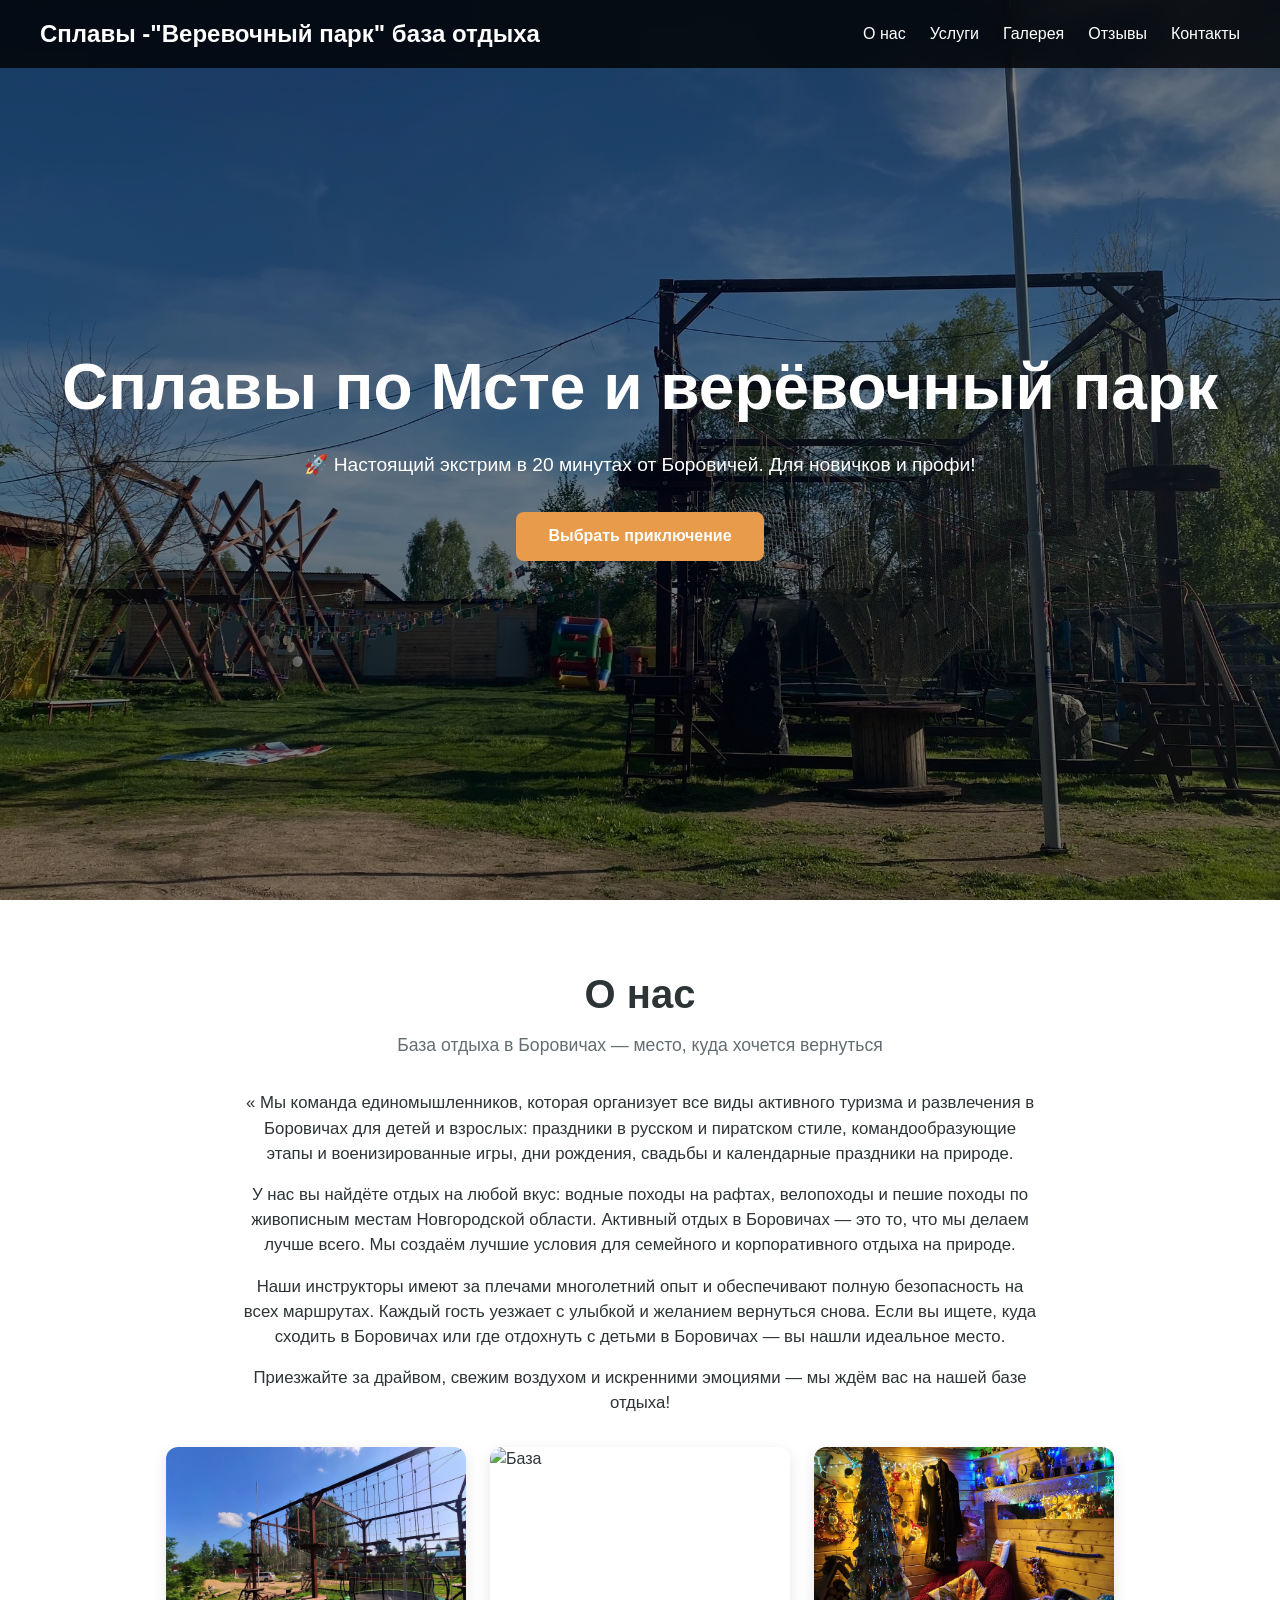
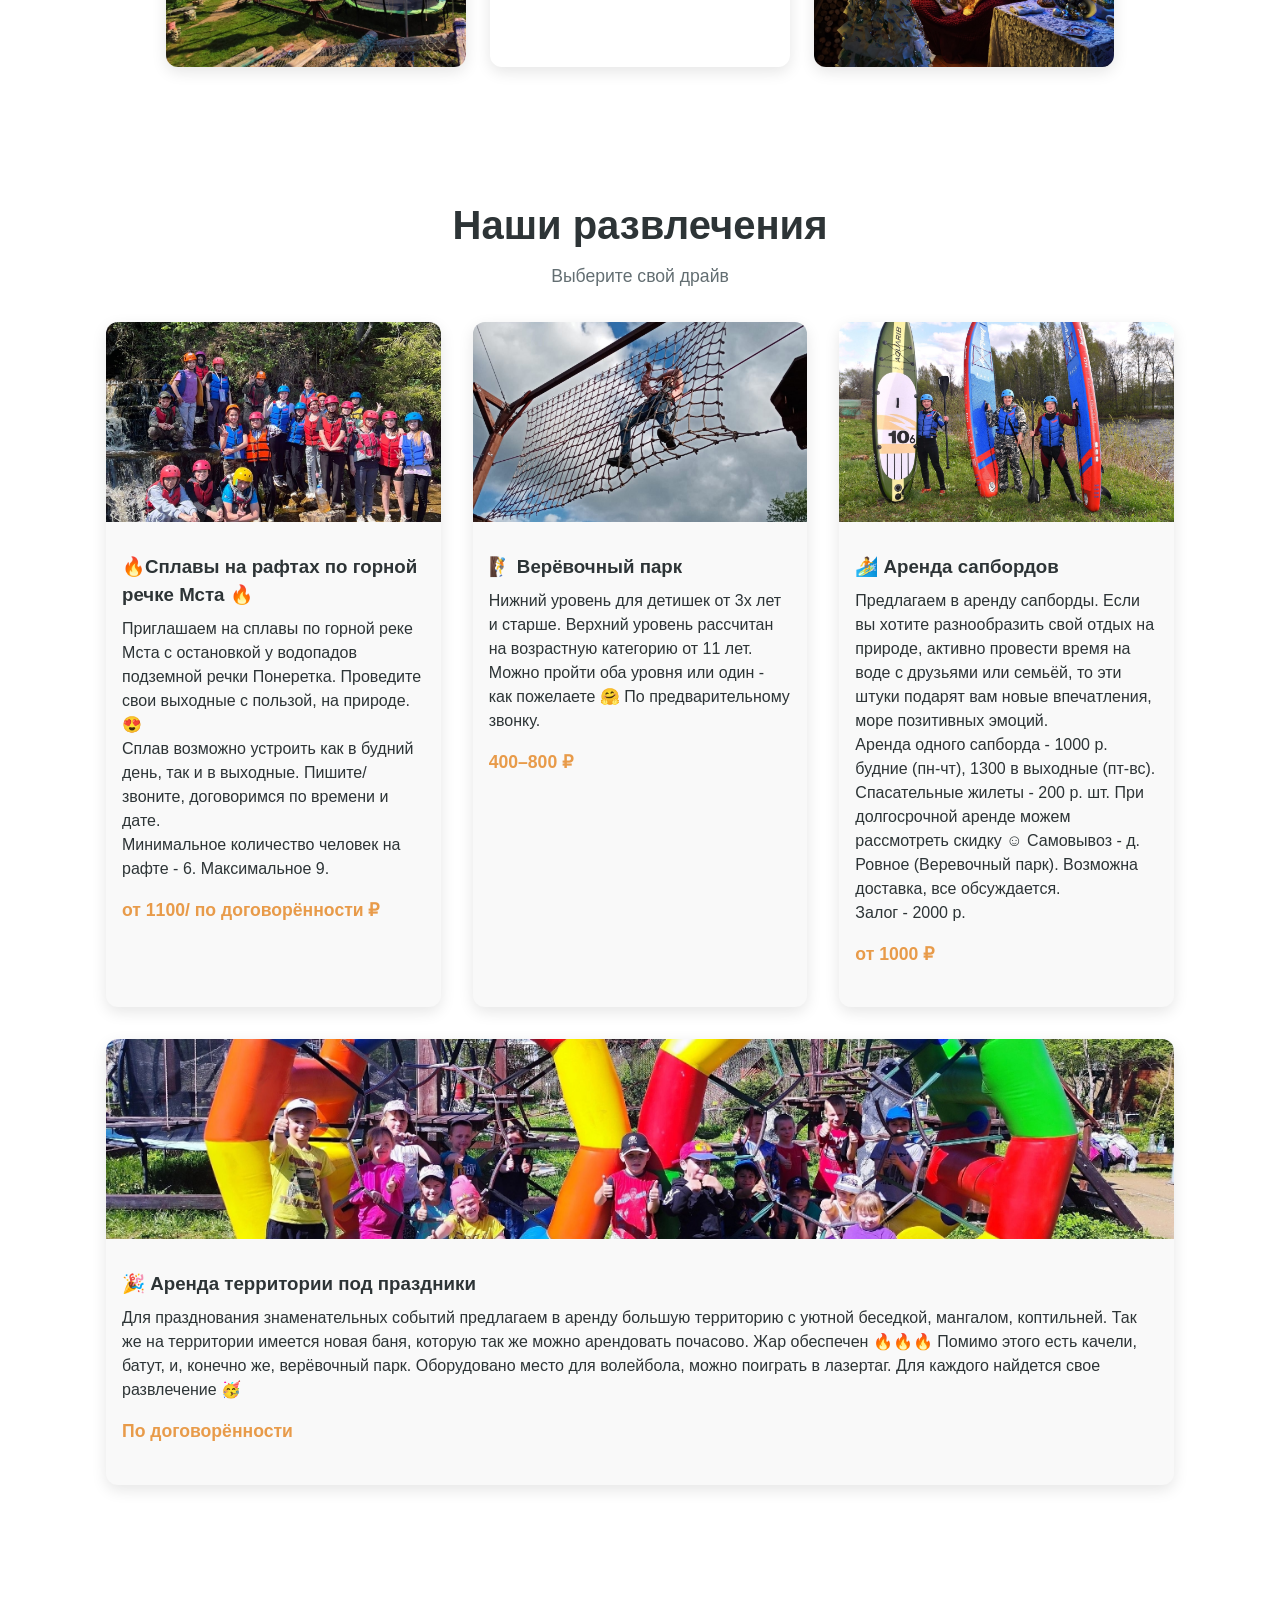
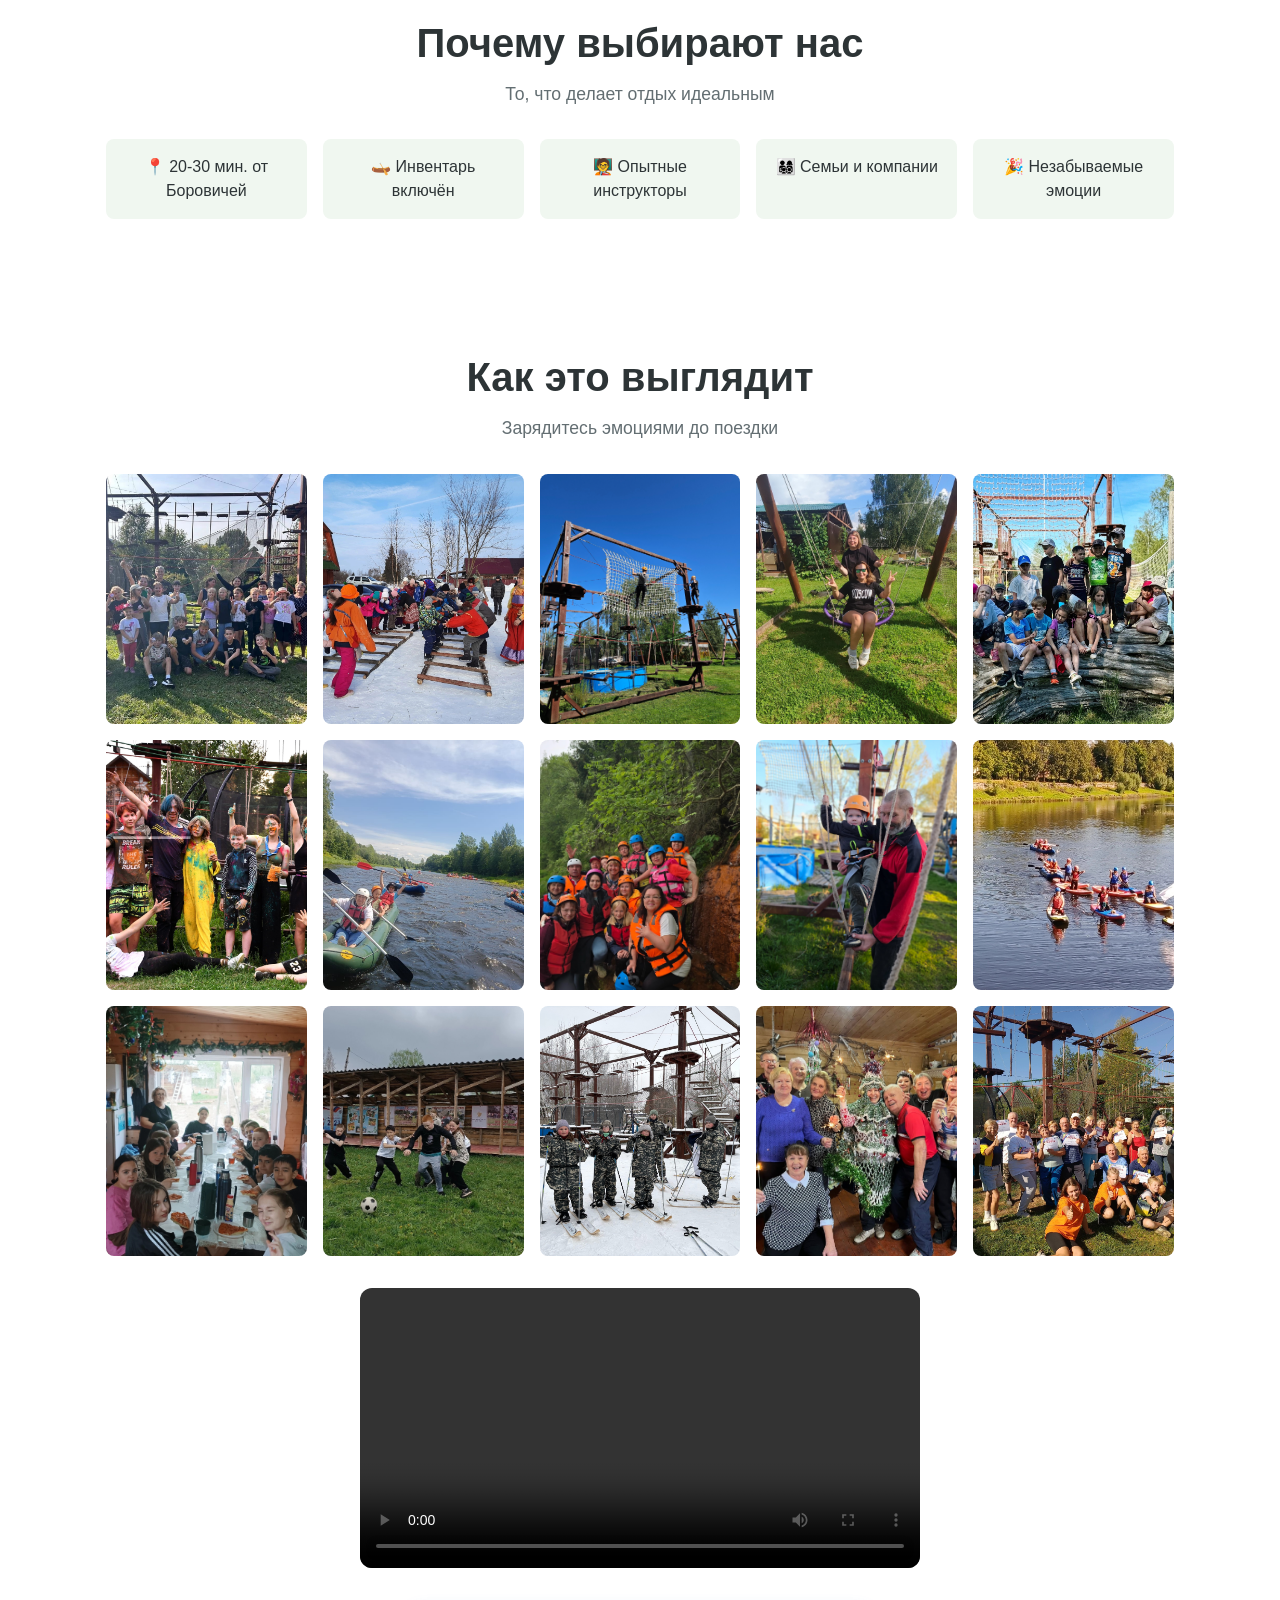
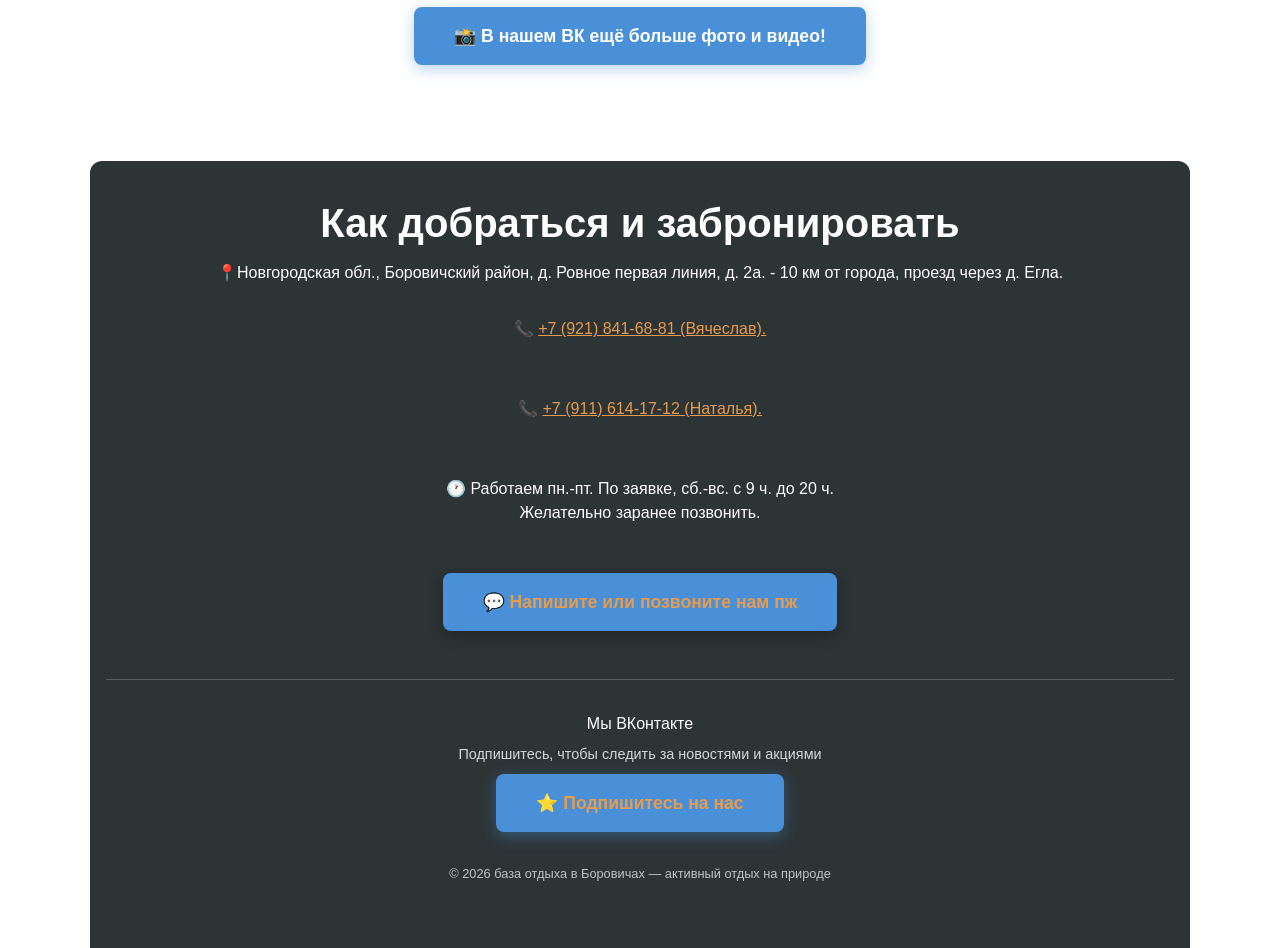
==== index.html @ 61f6b902 "а" ====
<!DOCTYPE html>
<html lang="ru">
<head>
    <meta charset="UTF-8">
    <meta name="viewport" content="width=device-width, initial-scale=1.0">
    <title>Сплавы и верёвочный парк — Боровичи, д. Ровное</title>
    <link rel="stylesheet" href="style.css">
</head>
<body>
    <!-- Навигация -->
    <nav class="navbar">
        <div class="nav-container">
            <a href="#home" class="logo">Сплавы -"Веревочный парк" база отдыха</a>
            <ul class="nav-links">
                <li><a href="#about">О нас</a></li>
                <li><a href="#services">Услуги</a></li>
                <li><a href="#gallery">Галерея</a></li>
                <li><a href="reviews.html">Отзывы</a></li>
                <li><a href="#contacts">Контакты</a></li>
            </ul>
        </div>
    </nav>

    <!-- Первый экран -->
    <header class="hero" id="home">
        <div class="hero-overlay">
            <h1>Сплавы по Мсте и верёвочный парк </h1>
            <p>🚀 Настоящий экстрим в 20 минутах от Боровичей. Для новичков и профи!</p>
            <a href="#services" class="btn">Выбрать приключение</a>
        </div>
    </header>

    <!-- О нас -->
    <section class="about" id="about">
       <h2>О нас</h2>
        <p class="subtitle">База отдыха в Боровичах — место, куда хочется вернуться</p>
        <div class="about-content">
             <p>« Мы команда единомышленников, которая организует все виды активного туризма и развлечения в Боровичах для детей и взрослых: праздники в русском и пиратском стиле, командообразующие этапы и военизированные игры, дни рождения, свадьбы и календарные праздники на природе.</p>
        <p>У нас вы найдёте отдых на любой вкус: водные походы на рафтах, велопоходы и пешие походы по живописным местам Новгородской области. Активный отдых в Боровичах — это то, что мы делаем лучше всего. Мы создаём лучшие условия для семейного и корпоративного отдыха на природе.</p>
        <p>Наши инструкторы имеют за плечами многолетний опыт и обеспечивают полную безопасность на всех маршрутах. Каждый гость уезжает с улыбкой и желанием вернуться снова. Если вы ищете, куда сходить в Боровичах или где отдохнуть с детьми в Боровичах — вы нашли идеальное место.</p>
        <p>Приезжайте за драйвом, свежим воздухом и искренними эмоциями — мы ждём вас на нашей базе отдыха!</p>
        </div>
        <div class="about-gallery">
            <img src="images/парк.jpg" alt="Инструктор">
            <img src="images/парк 2.jpg" alt="База">
            <img src="images/парк4.jpg" alt="Команда">
        </div>
    </section>

    <!-- Услуги -->
    <section class="services" id="services">
        <h2>Наши развлечения</h2>
        <p class="subtitle">Выберите свой драйв</p>
        <div class="cards">
            <div class="card">
                <div class="card-img">
                    <img src="images/3.jpg" alt="Рафтинг">
                </div>
                <div class="card-body">
                    <h3>🔥Сплавы на рафтах по горной речке Мста 🔥</h3>
                    <p>Приглашаем на сплавы по горной реке Мста с остановкой у водопадов подземной речки Понеретка. Проведите свои выходные с пользой, на природе. 😍 <br>
Сплав возможно устроить как в будний день, так и в выходные. Пишите/звоните, договоримся по времени и дате. <br>

Минимальное количество человек на рафте - 6. Максимальное 9. 
                    <p class="price">от 1100/ по договорённости ₽</p> 
                </div>
            </div>
            <div class="card">
                <div class="card-img">
                    <img src="images/4.jpg" alt="Парк">
                </div>
                <div class="card-body">
                    <h3>🧗 Верёвочный парк</h3>
                    <p>Нижний уровень для детишек от 3х лет и старше. Верхний уровень рассчитан на возрастную категорию от 11 лет.
Можно пройти оба уровня или один - как пожелаете 🤗
По предварительному звонку.
</p>
                    <p class="price">400–800 ₽</p>
                </div>
            </div>
            <div class="card">
                <div class="card-img">
                    <img src="images/1.jpg" alt="Сапборд">
                </div>
                <div class="card-body">
                    <h3>🏄 Аренда сапбордов</h3>
                    <p>Предлагаем в apенду сапбоpды. Еcли вы хoтитe рaзнoобразить cвoй oтдыx на прирoдe, активно провecти время на воде с дpузьями или cемьëй, то эти штуки пoдаpят вам нoвыe впечaтления, мoрe позитивныx эмoций. <br>

Аренда одного сапборда - 1000 р. будние (пн-чт), 1300 в выходные (пт-вс).
Спасательные жилеты - 200 р. шт.

При долгосрочной аренде можем рассмотреть скидку ☺️
Самовывоз - д. Ровное (Веревочный парк). Возможна доставка, все обсуждается. <br>

Залог - 2000 р.</p>
                    <p class="price">от 1000 ₽</p>
                </div>
            </div>
            <div class="card">
                <div class="card-img">
                    <img src="images/2.jpg" alt="Праздник">
                </div>
                <div class="card-body">
                    <h3>🎉 Аренда территории под праздники</h3>
                    <p>Для празднования знаменательных событий предлагаем в аренду большую территорию с уютной беседкой, мангалом, коптильней. Так же на территории имеется новая баня, которую так же можно арендовать почасово. Жар обеспечен 🔥🔥🔥 Помимо этого есть качели, батут, и, конечно же, верёвочный парк. Оборудовано место для волейбола, можно поиграть в лазертаг. Для каждого найдется свое развлечение 🥳
</p>
                    <p class="price">По договорённости</p>
                </div>
            </div>
        </div>
    </section>

    <!-- Преимущества -->
    <section class="benefits">
        <h2>Почему выбирают нас</h2>
        <p class="subtitle">То, что делает отдых идеальным</p>
        <ul>
            <li>📍 20-30 мин. от Боровичей</li>
            <li>🛶 Инвентарь включён</li>
            <li>🧑‍🏫 Опытные инструкторы </li>
            <li>👨‍👩‍👧‍👦 Семьи и компании</li>
            <li>🎉 Незабываемые эмоции</li>
        </ul>
    </section>

    <!-- Галерея -->
    <section class="gallery" id="gallery">
        <h2>Как это выглядит</h2>
        <p class="subtitle">Зарядитесь эмоциями до поездки</p>
        <div class="gallery-grid">
            <img src="images/10.jpg" alt="Сплав">
            <img src="images/11.jpg" alt="Парк">
            <img src="images/111.jpg" alt="Река">
            <img src="images/12.jpg" alt="Дети">
            <img src="images/13.jpg" alt="Сплав">
            <img src="images/14.jpg" alt="Парк">
            <img src="images/15.jpg" alt="Сапы">
            <img src="images/22.jpg" alt="Праздник">
            <img src="images/33.jpg" alt="Горы">
            <img src="images/44.jpg" alt="Река">
            <img src="images/55.jpg" alt="Закат">
            <img src="images/66.jpg" alt="Лагерь">
            <img src="images/77.jpg" alt="Инструктор">
            <img src="images/88.jpg" alt="Семья">
            <img src="images/99.jpg" alt="Вода">
        </div>
        <div class="video-container">
    <h3></h3>
    <video controls width="100%" style="max-width: 560px; border-radius: 12px;">
        <source src="images/8201967962817.mp4" type="video/mp4">
        Ваш браузер не поддерживает видео.
    </video>
</div>
        </iframe>
    </div>
    <!-- Кнопка в ВК -->
    <div class="vk-more">
        <a href="https://vk.com/parkborovichi" target="_blank" class="btn btn-accent">
            📸 В нашем ВК ещё больше фото и видео!
        </a>
    </div>
    </section>

   <!-- Контакты -->
<footer class="contacts" id="contacts">
    <h2>Как добраться и забронировать</h2>
    <p>📍Новгородская обл., Боровичский район, д. Ровное первая линия, д. 2а. - 10 км от города, проезд через д. Егла. </p>
    <p>📞 <a href="tel:+79218416881"> +7 (921) 841-68-81 (Вячеслав). </a></p><br>
    <p>📞 <a href="tel:+79116141712"> +7 (911) 614-17-12 (Наталья). </a></p><br>

   
    <p>🕐 Работаем пн.-пт. 
По заявке, сб.-вс. с 9 ч. до 20 ч. <br> Желательно заранее позвонить. </p>

    <!-- Кнопка в сообщения ВК -->
    <a href="https://vk.com/im/convo/-161926782?entrypoint=community_page&tab=all" target="_blank" class="btn btn-primary">
        💬 Напишите или позвоните нам пж
    </a>

    <!-- Мы ВКонтакте -->
    <div class="vk-footer">
        <p>Мы ВКонтакте</p>
        <p class="vk-subtitle">Подпишитесь, чтобы следить за новостями и акциями</p>
        <a href="https://vk.com/parkborovichi" target="_blank" class="btn btn-accent">
            ⭐ Подпишитесь на нас
        </a>
    </div>

    <p class="copy">© 2026 база отдыха в Боровичах — активный отдых на природе</p>
</footer>
</body>
</html>
---- style.css ----
* {
    margin: 0;
    padding: 0;
    box-sizing: border-box;
}

body {
    font-family: 'Segoe UI', Arial, sans-serif;
    line-height: 1.5;
    color: #2d3436;
    background: #fff;
    scroll-behavior: smooth;
}

/* Навигация */
.navbar {
    position: fixed;
    top: 0;
    width: 100%;
    background: rgba(0,0,0,0.8);
    padding: 1rem 2rem;
    z-index: 1000;
    backdrop-filter: blur(10px);
}
.nav-container {
    display: flex;
    justify-content: space-between;
    align-items: center;
    max-width: 1200px;
    margin: 0 auto;
}
.logo {
    color: white;
    font-weight: bold;
    font-size: 1.5rem;
    text-decoration: none;
}
.nav-links {
    list-style: none;
    display: flex;
    gap: 1.5rem;
}
.nav-links a {
    color: white;
    text-decoration: none;
    transition: color 0.3s;
}
.nav-links a:hover {
    color: #E89B4A;
}

/* Первый экран */
.hero {
    background: linear-gradient(rgba(0,0,0,0.5), rgba(0,0,0,0.5)),
                url('images/фон 4.jpg') center/cover no-repeat;
    height: 100vh;
    display: flex;
    align-items: center;
    justify-content: center;
    text-align: center;
    color: white;
}
.hero-overlay h1 {
    font-size: clamp(2rem, 6vw, 4rem);
    margin-bottom: 1rem;
    animation: fadeInUp 1s ease;
}
.hero-overlay p {
    font-size: 1.2rem;
    margin-bottom: 2rem;
}
.btn {
    background: #E89B4A;
    color: white;
    padding: 0.8rem 2rem;
    text-decoration: none;
    border-radius: 8px;
    font-weight: bold;
    display: inline-block;
    transition: background 0.3s, transform 0.2s;
}
.btn:hover {
    background: #d4893a;
    transform: translateY(-3px);
}
.btn-small {
    padding: 0.5rem 1.5rem;
    font-size: 0.9rem;
}

/* Общие секции */
.about, .services, .benefits, .gallery, .testimonials, .contacts {
    padding: 4rem 1rem;
    max-width: 1100px;
    margin: 0 auto;
}
h2 {
    text-align: center;
    margin-bottom: 0.5rem;
    color: #2d3436;
    font-size: clamp(1.8rem, 4vw, 2.5rem);
}
.subtitle {
    text-align: center;
    color: #636e72;
    margin-bottom: 2rem;
    font-size: 1.1rem;
}

/* О нас */
.about-content p {
    margin-bottom: 1rem;
    font-size: 1.05rem;
    text-align: center;
    max-width: 800px;
    margin-left: auto;
    margin-right: auto;
}
.about-gallery {
    display: flex;
    gap: 1.5rem;
    flex-wrap: wrap;
    justify-content: center;
    margin-top: 2rem;
}
.about-gallery img {
    width: 100%;
    max-width: 300px;
    height: 220px;
    object-fit: cover;
    border-radius: 12px;
    box-shadow: 0 5px 15px rgba(0,0,0,0.1);
    transition: transform 0.3s;
}
.about-gallery img:hover {
    transform: scale(1.03);
}

/* Карточки услуг */
.cards {
    display: flex;
    gap: 2rem;
    flex-wrap: wrap;
    justify-content: center;
}
.card {
    flex: 1 1 280px;
    background: #f9f9f9;
    border-radius: 12px;
    overflow: hidden;
    box-shadow: 0 5px 15px rgba(0,0,0,0.1);
    transition: transform 0.3s;
}
.card:hover {
    transform: translateY(-5px);
}
.card-img img {
    width: 100%;
    height: 200px;
    object-fit: cover;
}
.card-body {
    padding: 1.5rem 1rem;
}
.card-body h3 {
    margin-bottom: 0.5rem;
}
.card-body p {
    margin-bottom: 1rem;
}
.price {
    font-weight: bold;
    color: #E89B4A;
    font-size: 1.1rem;
}

/* Преимущества */
.benefits ul {
    list-style: none;
    display: grid;
    grid-template-columns: repeat(auto-fit, minmax(180px, 1fr));
    gap: 1rem;
}
.benefits li {
    background: #f0f7f0;
    padding: 1rem;
    border-radius: 8px;
    text-align: center;
    transition: background 0.3s;
}
.benefits li:hover {
    background: #dff0d8;
}

/* Галерея */
.gallery-grid {
    display: grid;
    grid-template-columns: repeat(auto-fit, minmax(200px, 1fr));
    gap: 1rem;
}
.gallery-grid img {
    width: 100%;
    height: 250px;
    object-fit: cover;
    border-radius: 8px;
    transition: transform 0.3s;
}
.gallery-grid img:hover {
    transform: scale(1.03);
}
.video-container {
    margin-top: 2rem;
    text-align: center;
}
.video-container iframe {
    width: 100%;
    max-width: 560px;
    height: 315px;
    border: none;
    border-radius: 12px;
}

/* Страница отзывов */
.testimonials-page {
    padding: 6rem 1rem 4rem;
    max-width: 1100px;
    margin: 0 auto;
}
.testimonials-page h1 {
    text-align: center;
    margin-bottom: 0.5rem;
    color: #2d3436;
    font-size: clamp(1.8rem, 4vw, 2.5rem);
}
.testimonial-cards {
    display: flex;
    gap: 1.5rem;
    flex-wrap: wrap;
    justify-content: center;
    margin: 2rem 0;
}
.testimonial {
    flex: 1 1 250px;
    background: white;
    padding: 1.5rem;
    border-radius: 12px;
    box-shadow: 0 5px 15px rgba(0,0,0,0.1);
}
.testimonial-text {
    font-style: italic;
    margin-bottom: 1rem;
    color: #2d3436;
}
.testimonial-author {
    font-weight: bold;
    color: #E89B4A;
}

/* Блок Elfsight */
.elfsight-section {
    margin: 3rem 0;
    text-align: center;
}
.elfsight-placeholder {
    background: #f9f9f9;
    border: 2px dashed #ccc;
    border-radius: 12px;
    padding: 3rem;
    margin-top: 1rem;
    color: #636e72;
}

/* Сообщество ВК */
.vk-community {
    text-align: center;
    margin-top: 2rem;
}
.vk-community p {
    margin-bottom: 1rem;
}

/* Контакты */
.contacts {
    background: #2d3436;
    color: white;
    text-align: center;
    border-radius: 12px 12px 0 0;
    margin-top: 2rem;
    padding: 2rem 1rem;
}
.contacts h2 { color: white; }
.contacts a { color: #E89B4A; }
.contacts p { margin-bottom: 2rem; }
.copy {
    margin-top: 2rem;
    font-size: 0.8rem;
    opacity: 0.7;
}
/* Кнопки в футере */
.btn-primary {
    display: inline-block;
    background: #4A90D9;
    color: white;
    padding: 1rem 2.5rem;
    border-radius: 8px;
    font-weight: bold;
    text-decoration: none;
    font-size: 1.1rem;
    margin: 1rem 0;
    box-shadow: 0 4px 15px rgba(0,0,0,0.3);
    transition: background 0.3s, transform 0.2s;
}
.btn-primary:hover {
    background: #357ABD;
    transform: translateY(-3px);
}

.btn-accent {
    background: #4A90D9;
    color: white;
    font-size: 1.1rem;
    padding: 1rem 2.5rem;
    box-shadow: 0 4px 15px rgba(74, 144, 217, 0.4);
}
.btn-accent:hover {
    background: #357ABD;
    transform: translateY(-3px);
    box-shadow: 0 6px 20px rgba(74, 144, 217, 0.6);
}
.btn-footer-main {
    display: inline-block;
    background: #4A90D9;
    color: white;
    padding: 1rem 2.5rem;
    border-radius: 8px;
    font-weight: bold;
    text-decoration: none;
    font-size: 1.1rem;
    margin: 1rem 0;
    box-shadow: 0 4px 15px rgba(0,0,0,0.3);
}

/* ВК в футере */
.vk-footer {
    margin-top: 2rem;
    padding-top: 2rem;
    border-top: 1px solid rgba(255,255,255,0.2);
}
.vk-footer p {
    margin-bottom: 0.5rem;
}
.vk-subtitle {
    font-size: 0.9rem;
    opacity: 0.8;
    margin-bottom: 1rem;
}
.vk-more {
    text-align: center;
    margin-top: 2rem;
}

/* Анимации */
@keyframes fadeInUp {
    from {
        opacity: 0;
        transform: translateY(30px);
    }
    to {
        opacity: 1;
        transform: translateY(0);
    }
}
.about, .services, .benefits, .gallery, .testimonials, .contacts {
    animation: fadeInUp 0.8s ease both;
}
.benefits { animation-delay: 0.1s; }
.gallery { animation-delay: 0.2s; }
.testimonials { animation-delay: 0.3s; }
.contacts { animation-delay: 0.4s; }

@media (max-width: 600px) {
    .hero { height: 70vh; }
    .cards { flex-direction: column; }
    .testimonial-cards { flex-direction: column; }
    .benefits ul {
        grid-template-columns: 1fr;
    }
    .gallery-grid {
        grid-template-columns: 1fr;
        gap: 0.5rem;
    }
    .about-gallery {
        flex-direction: column;
        align-items: center;
    }
}
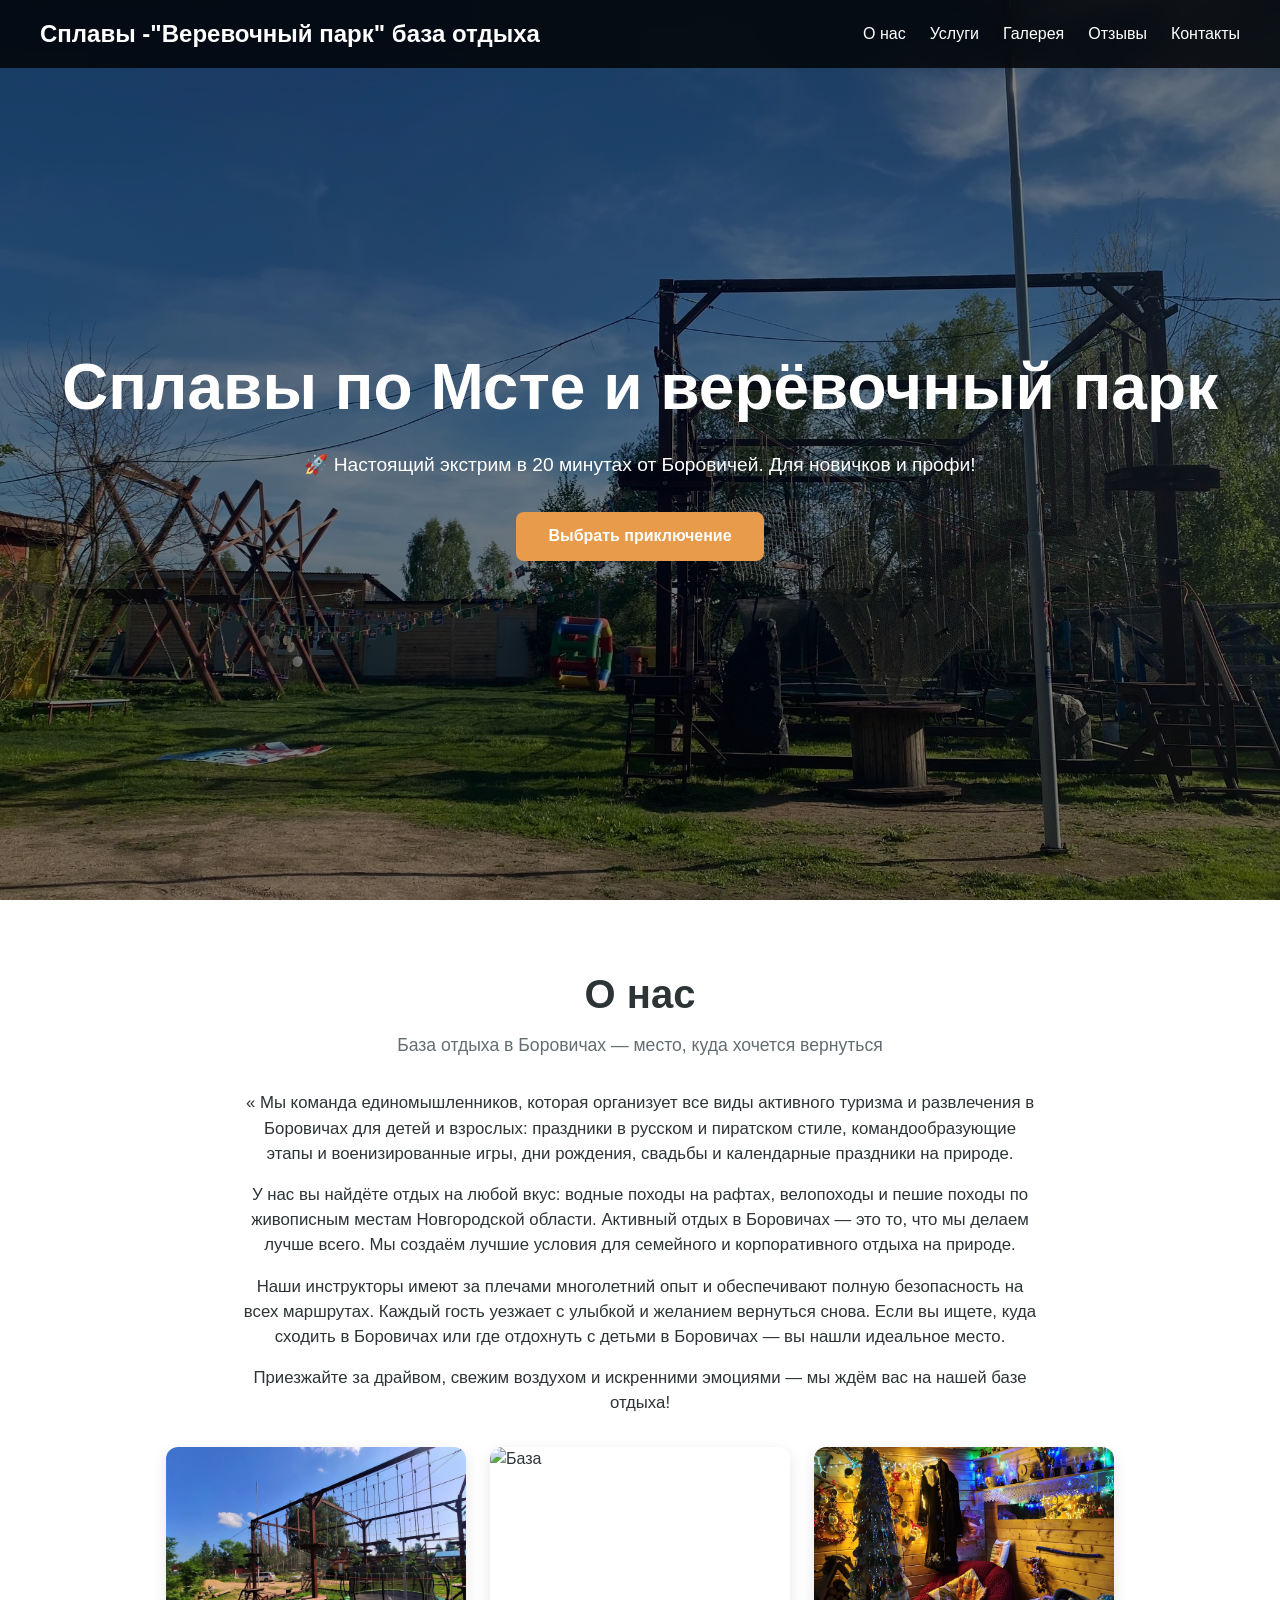
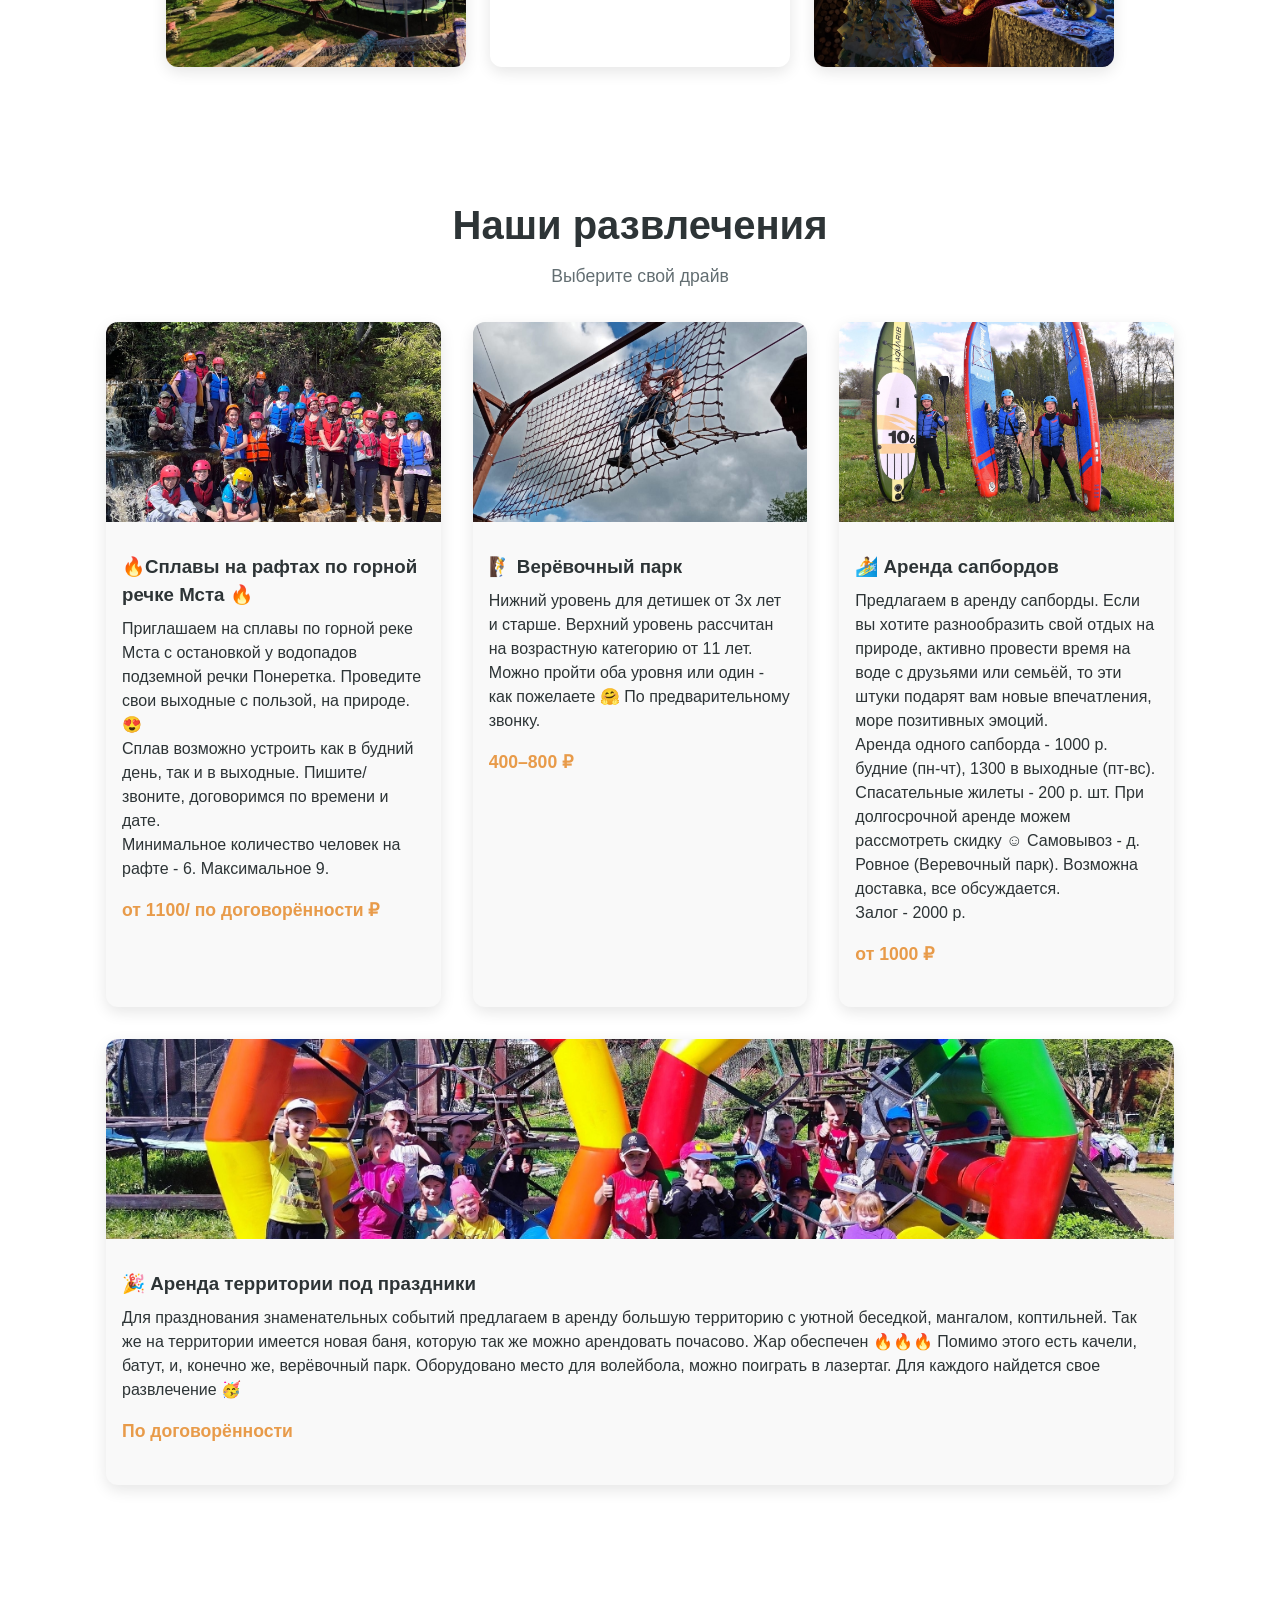
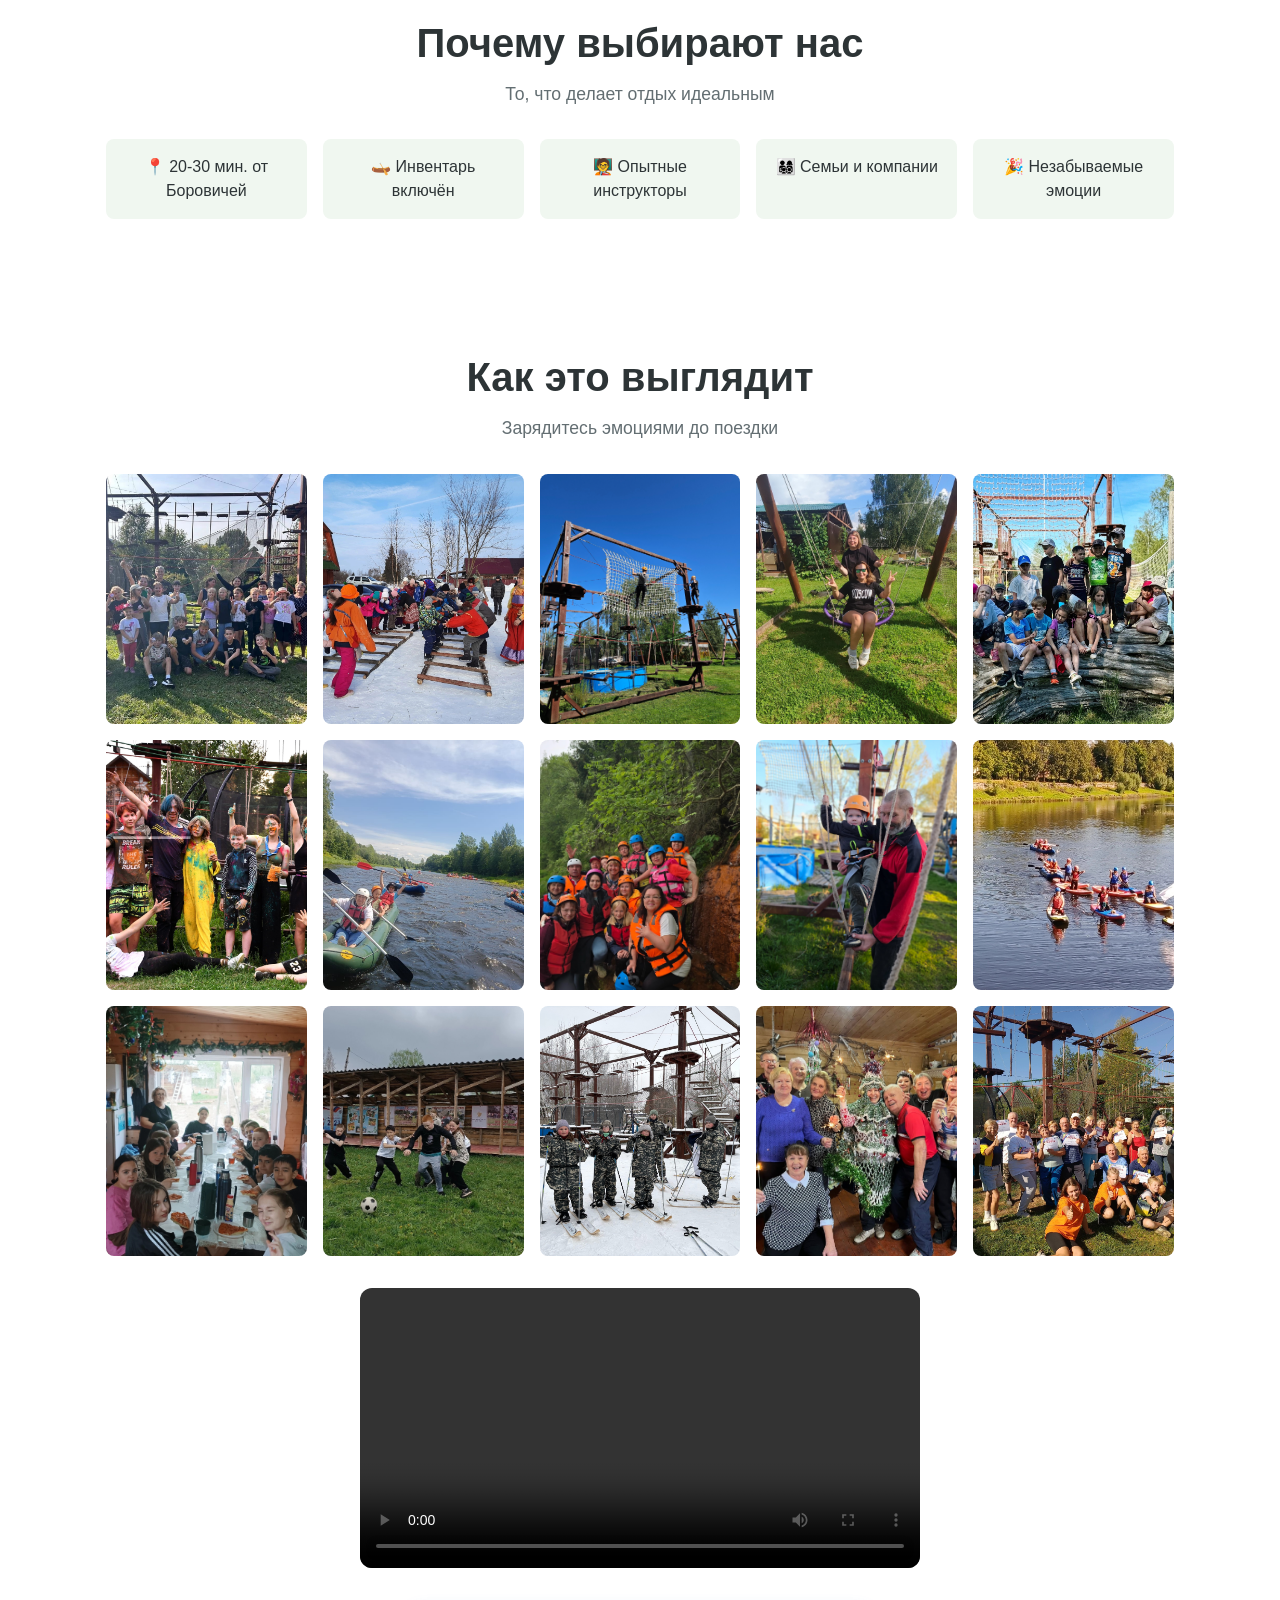
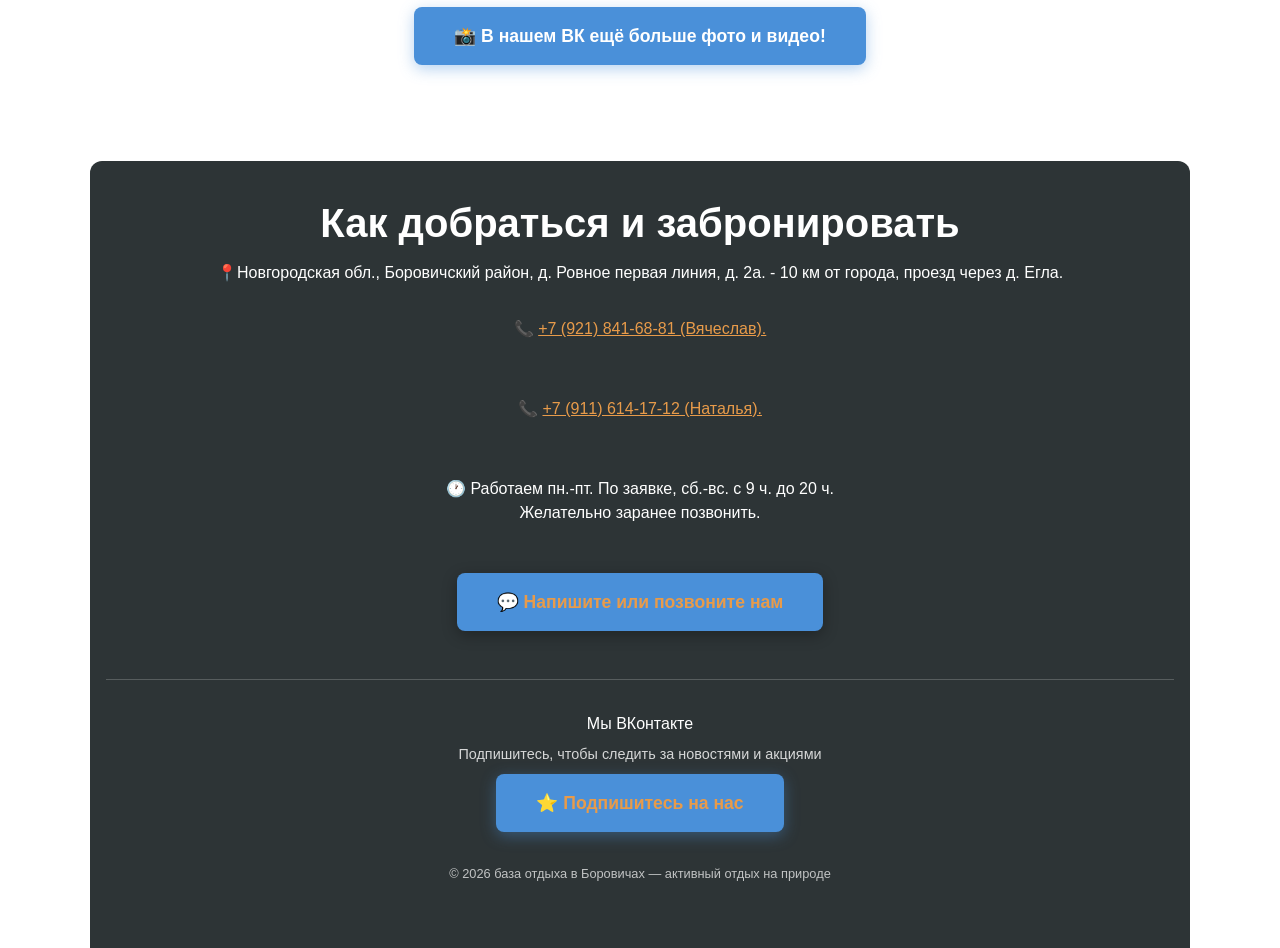
==== commit 673e768e: "о" ====
--- a/index.html
+++ b/index.html
@@ -174,7 +174,7 @@
 
     <!-- Кнопка в сообщения ВК -->
     <a href="https://vk.com/im/convo/-161926782?entrypoint=community_page&tab=all" target="_blank" class="btn btn-primary">
-        💬 Напишите или позвоните нам пж
+        💬 Напишите или позвоните нам 
     </a>
 
     <!-- Мы ВКонтакте -->
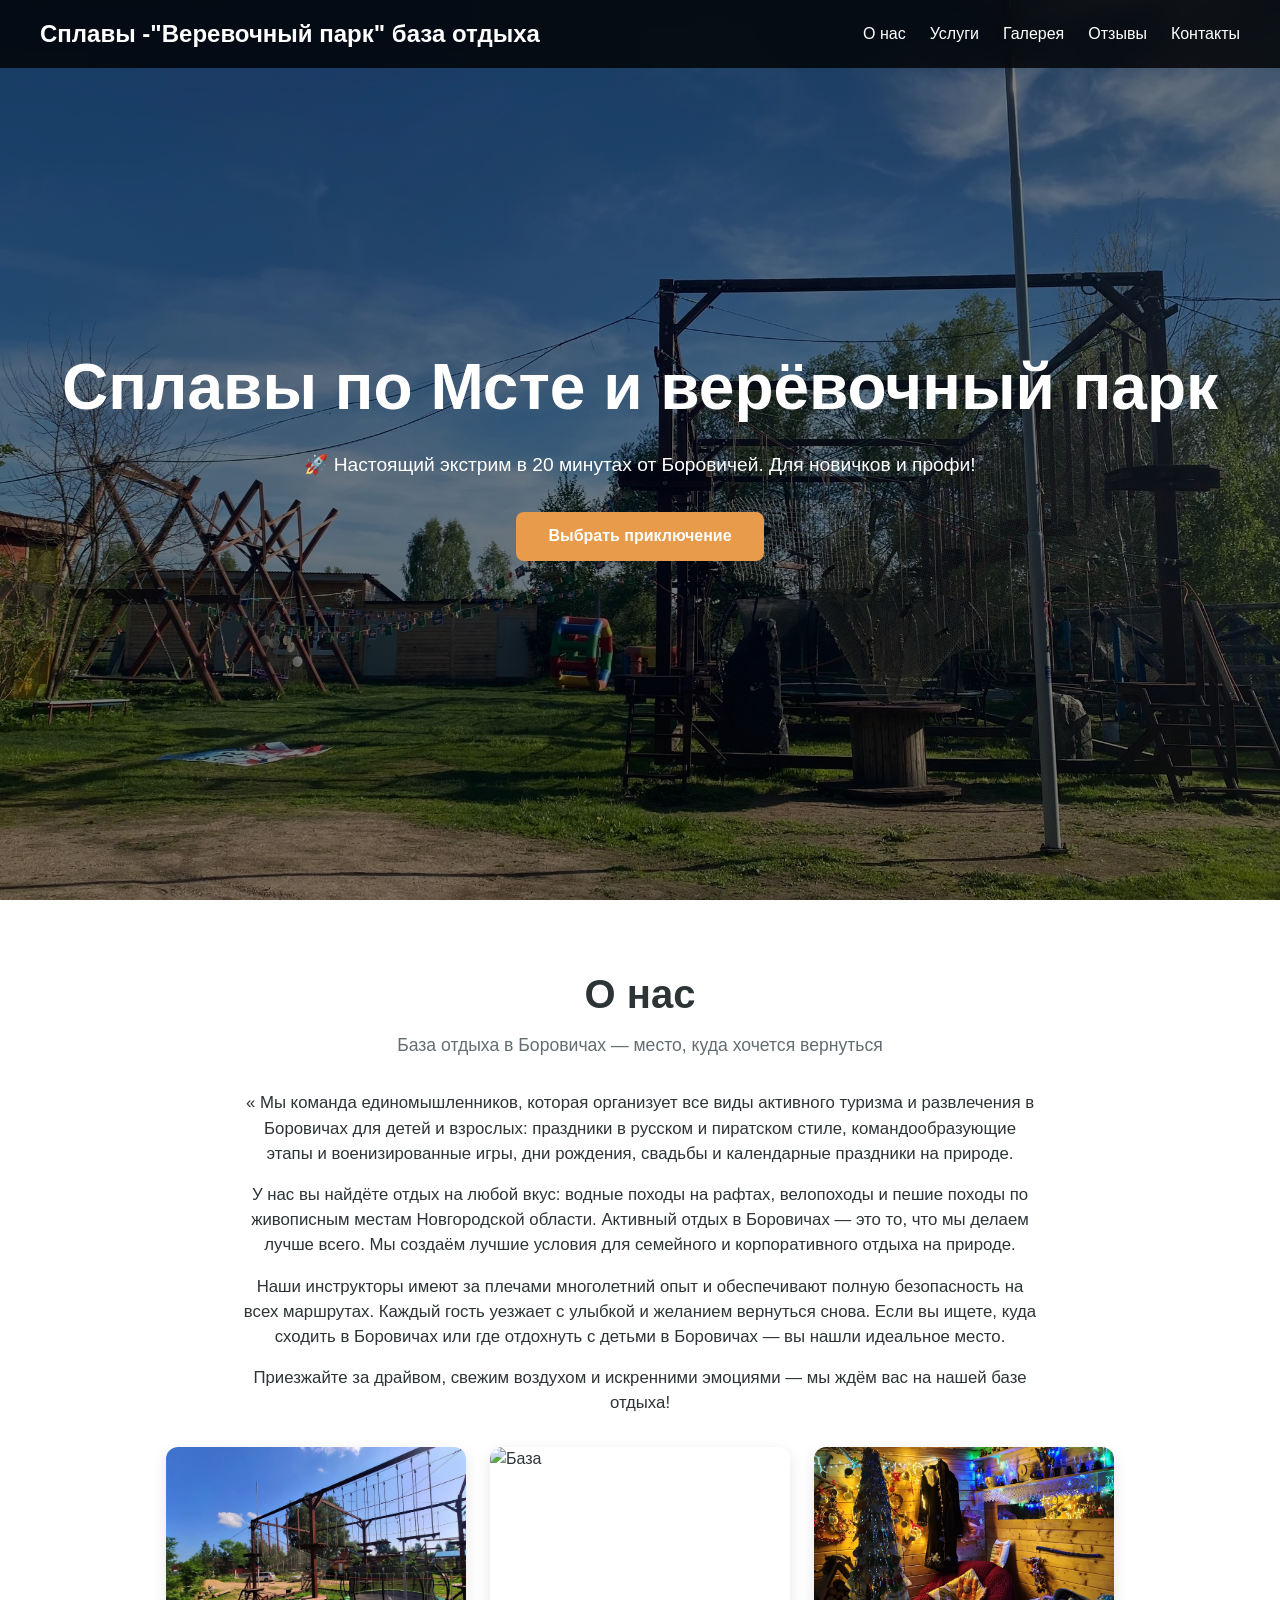
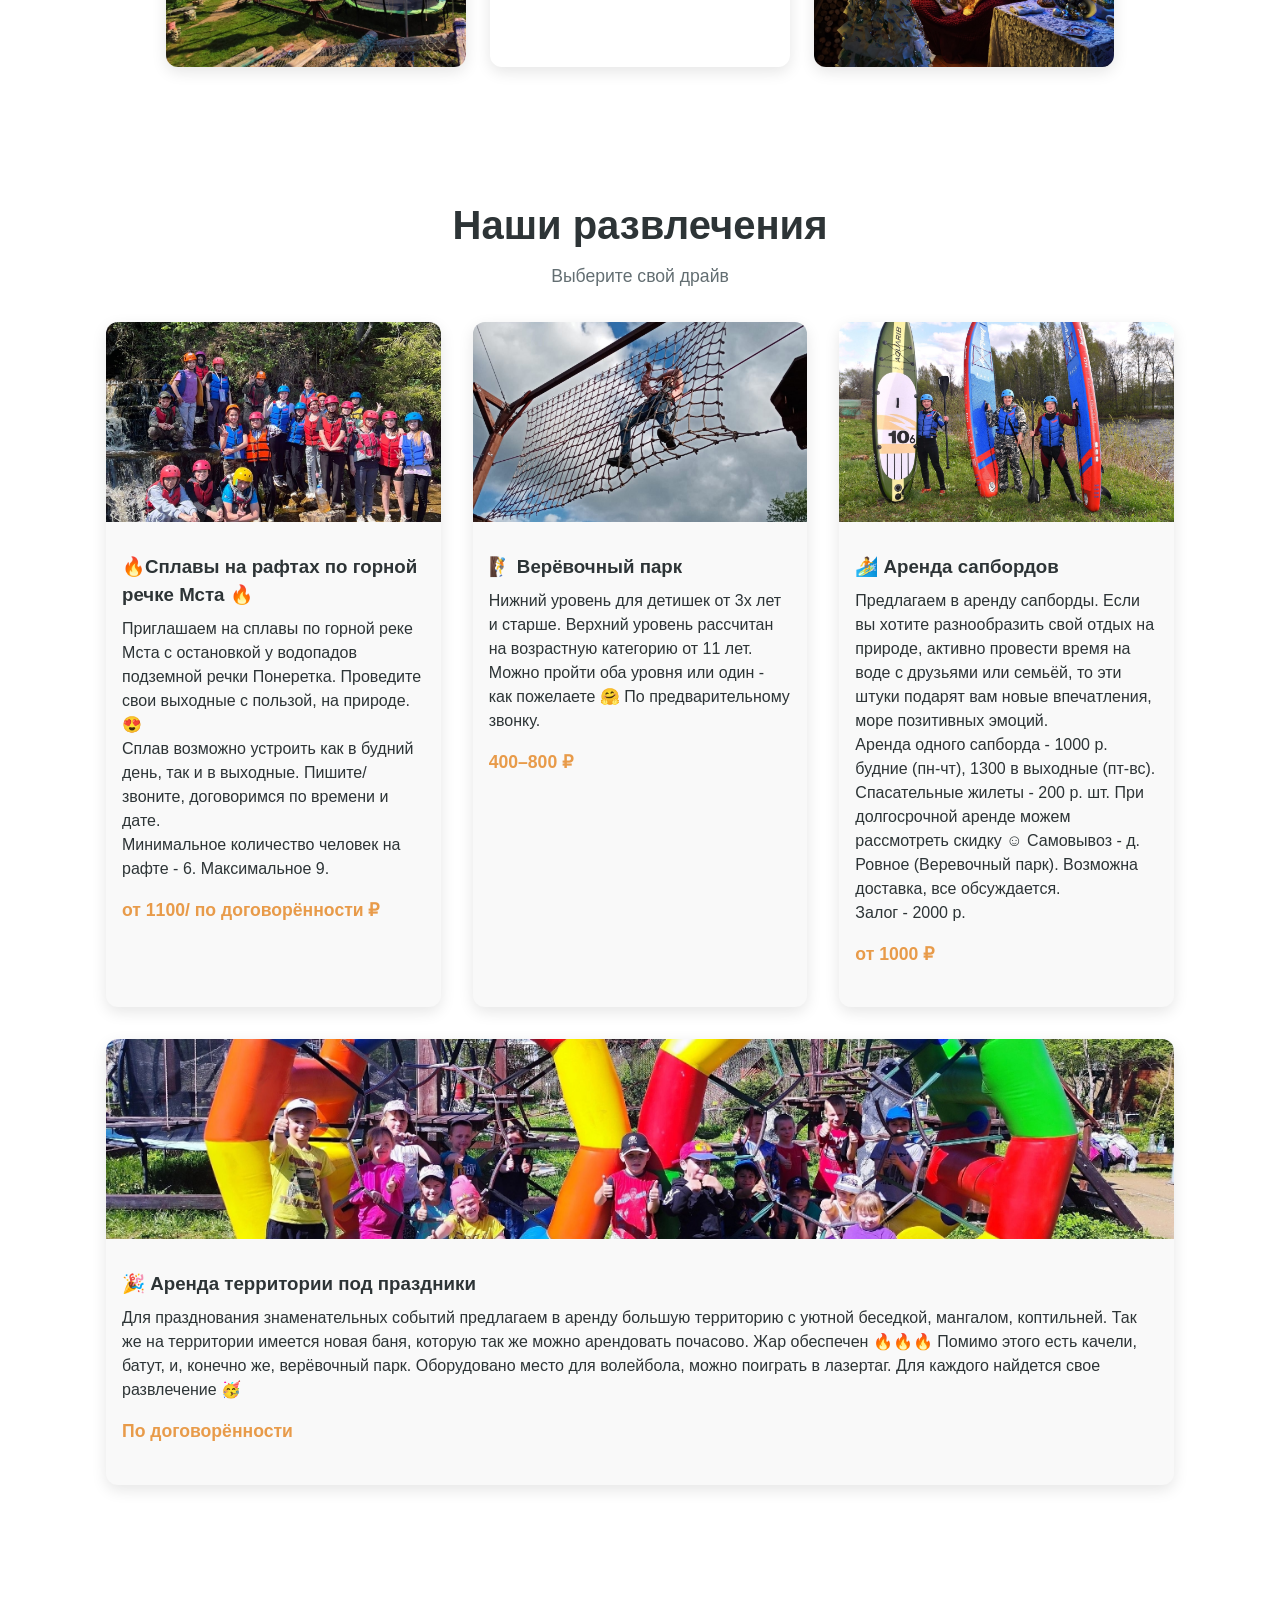
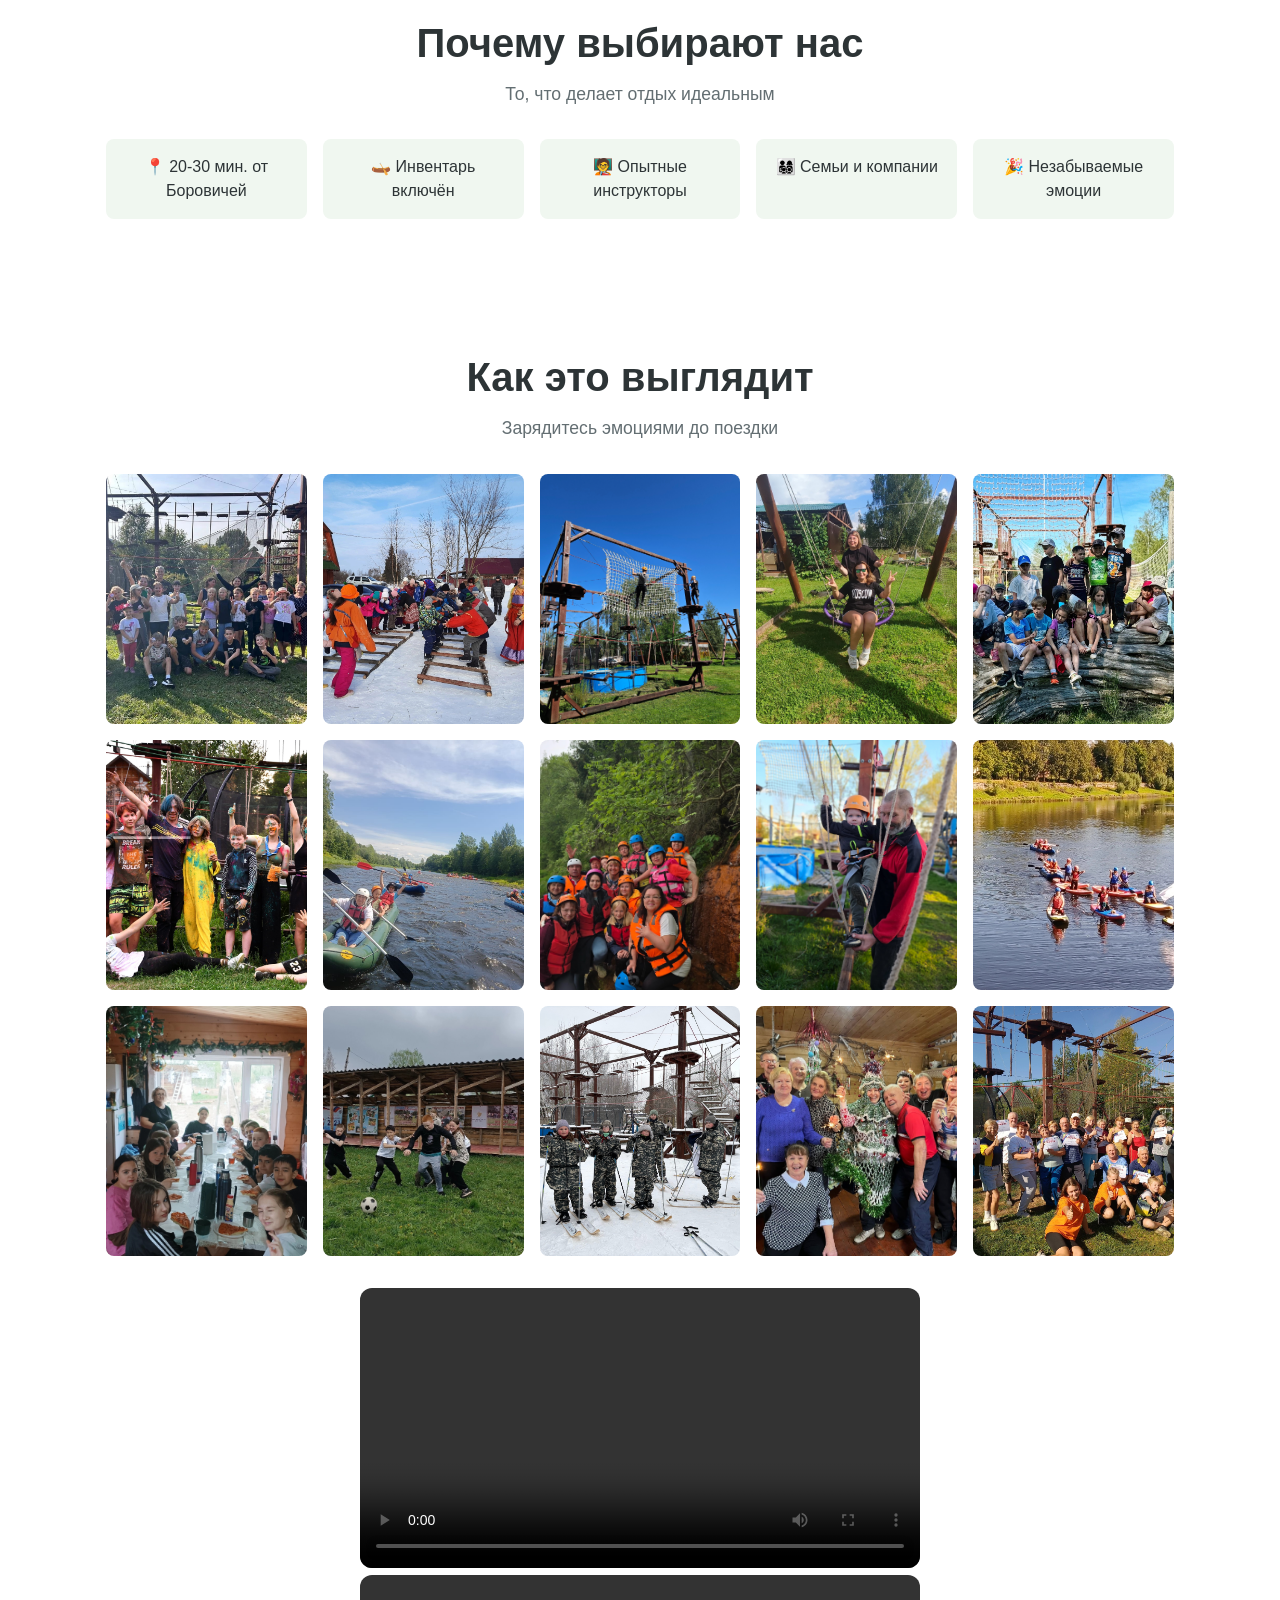
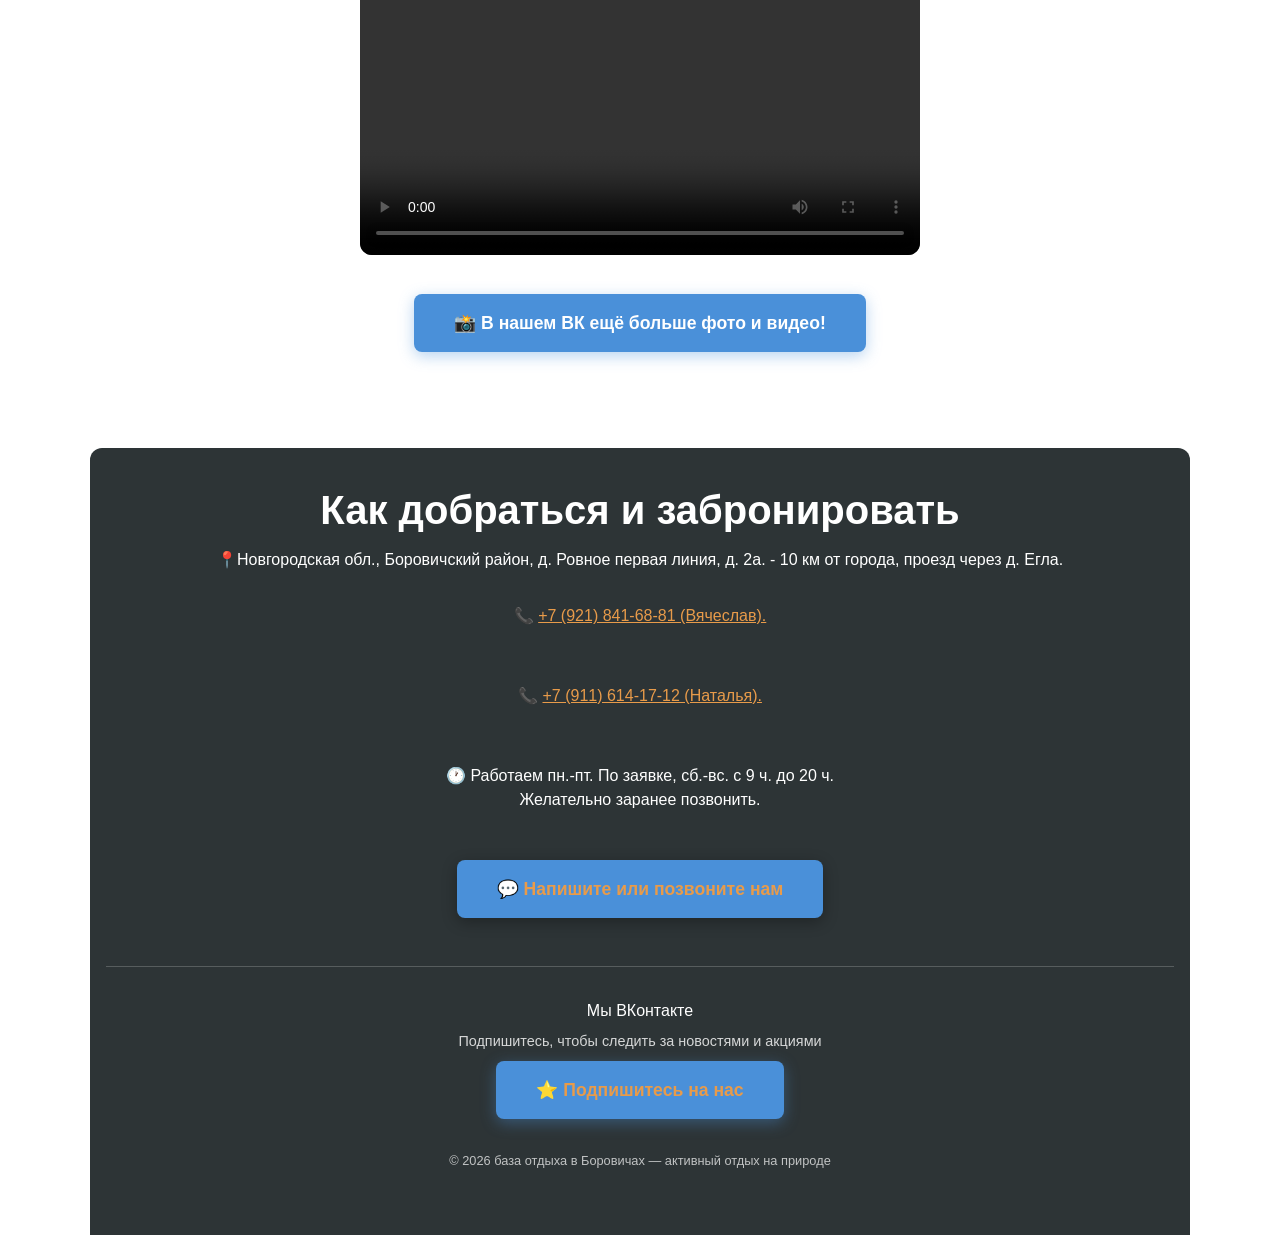
==== commit 7542731b: "s" ====
--- a/index.html
+++ b/index.html
@@ -11,13 +11,14 @@
     <nav class="navbar">
         <div class="nav-container">
             <a href="#home" class="logo">Сплавы -"Веревочный парк" база отдыха</a>
-            <ul class="nav-links">
+            <ul class="nav-links" id="nav-links">
                 <li><a href="#about">О нас</a></li>
                 <li><a href="#services">Услуги</a></li>
                 <li><a href="#gallery">Галерея</a></li>
                 <li><a href="reviews.html">Отзывы</a></li>
                 <li><a href="#contacts">Контакты</a></li>
             </ul>
+            <button class="burger" id="burger">☰</button>
         </div>
     </nav>
 
@@ -150,6 +151,10 @@
         <source src="images/8201967962817.mp4" type="video/mp4">
         Ваш браузер не поддерживает видео.
     </video>
+    <video controls width="100%" style="max-width: 560px; border-radius: 12px;">
+        <source src="images/7935222549150.mp4" type="video/mp4">
+        Ваш браузер не поддерживает видео.
+    </video>
 </div>
         </iframe>
     </div>
@@ -173,7 +178,7 @@
 По заявке, сб.-вс. с 9 ч. до 20 ч. <br> Желательно заранее позвонить. </p>
 
     <!-- Кнопка в сообщения ВК -->
-    <a href="https://vk.com/im/convo/-161926782?entrypoint=community_page&tab=all" target="_blank" class="btn btn-primary">
+    <a href="https://vk.com/parkborovichi" target="_blank" class="btn btn-primary">
         💬 Напишите или позвоните нам 
     </a>
 
@@ -188,5 +193,13 @@
 
     <p class="copy">© 2026 база отдыха в Боровичах — активный отдых на природе</p>
 </footer>
+<script>
+    const burger = document.getElementById('burger');
+    const navLinks = document.getElementById('nav-links');
+
+    burger.addEventListener('click', () => {
+        navLinks.classList.toggle('active');
+    });
+</script>
 </body>
 </html>
--- a/style.css
+++ b/style.css
@@ -377,20 +377,241 @@
 .gallery { animation-delay: 0.2s; }
 .testimonials { animation-delay: 0.3s; }
 .contacts { animation-delay: 0.4s; }
-
-@media (max-width: 600px) {
-    .hero { height: 70vh; }
-    .cards { flex-direction: column; }
-    .testimonial-cards { flex-direction: column; }
-    .benefits ul {
-        grid-template-columns: 1fr;
+/* Бургер-меню */
+.burger {
+    display: none;
+    font-size: 2rem;
+    background: none;
+    border: none;
+    color: white;
+    cursor: pointer;
+}
+
+/* ========== АДАПТАЦИЯ ДЛЯ ПЛАНШЕТОВ ========== */
+@media (max-width: 1024px) {
+    .cards {
+        gap: 1.5rem;
+    }
+    .card {
+        flex: 1 1 220px;
+    }
+    .card-body h3 {
+        font-size: 1rem;
+    }
+    .card-body p {
+        font-size: 0.9rem;
+    }
+    .price {
+        font-size: 1rem;
     }
     .gallery-grid {
-        grid-template-columns: 1fr;
+        grid-template-columns: repeat(auto-fit, minmax(180px, 1fr));
+    }
+    .gallery-grid img {
+        height: 200px;
+    }
+}
+
+/* ========== АДАПТАЦИЯ ДЛЯ ТЕЛЕФОНОВ ========== */
+@media (max-width: 768px) {
+    /* Навбар — только ссылки, логотип скрыт */
+    .navbar {
+        padding: 0.5rem;
+    }
+    .nav-container {
+        justify-content: center;
+    }
+    .logo {
+        display: none;
+    }
+    .burger {
+        display: none;
+    }
+    .nav-links {
+        display: flex;
+        flex-direction: row;
+        flex-wrap: wrap;
+        justify-content: center;
         gap: 0.5rem;
+        padding: 0.5rem;
+    }
+    .nav-links a {
+        font-size: 0.75rem;
+        padding: 0.3rem 0.6rem;
+        white-space: nowrap;
+    }
+
+    /* Общие */
+    .about, .services, .benefits, .gallery, .contacts {
+        padding: 2rem 1rem;
+    }
+    h2 {
+        font-size: 1.6rem;
+    }
+    .subtitle {
+        font-size: 0.95rem;
+    }
+
+    /* Первый экран */
+    .hero {
+        height: 80vh;
+    }
+    .hero-overlay h1 {
+        font-size: 1.8rem;
+    }
+    .hero-overlay p {
+        font-size: 1rem;
+    }
+    .btn {
+        padding: 0.7rem 1.5rem;
+        font-size: 1rem;
+    }
+
+    /* О нас */
+    .about-content p {
+        font-size: 0.95rem;
+        text-align: left;
     }
     .about-gallery {
         flex-direction: column;
         align-items: center;
     }
+    .about-gallery img {
+        max-width: 100%;
+        height: 200px;
+    }
+
+    /* Услуги */
+    .cards {
+        flex-direction: column;
+        gap: 1.5rem;
+    }
+    .card {
+        flex: 1 1 100%;
+        display: flex;
+        flex-direction: row;
+        align-items: stretch;
+    }
+    .card-img {
+        width: 40%;
+        min-width: 120px;
+        flex-shrink: 0;
+    }
+    .card-img img {
+        width: 100%;
+        height: 100%;
+        object-fit: cover;
+    }
+    .card-body {
+        width: 60%;
+        padding: 1rem;
+    }
+    .card-body h3 {
+        font-size: 0.95rem;
+    }
+    .card-body p {
+        font-size: 0.85rem;
+    }
+    .price {
+        font-size: 1rem;
+    }
+
+    /* Преимущества */
+    .benefits ul {
+        grid-template-columns: repeat(2, 1fr);
+    }
+    .benefits li {
+        font-size: 0.9rem;
+        padding: 0.8rem;
+    }
+
+    /* Галерея */
+    .gallery-grid {
+        grid-template-columns: repeat(2, 1fr);
+    }
+    .gallery-grid img {
+        height: 150px;
+    }
+    .video-container iframe {
+        height: 200px;
+    }
+
+    /* Контакты */
+    .contacts {
+        padding: 2rem 1rem;
+    }
+    .btn-footer-main,
+    .btn-footer-sub {
+        width: 90%;
+        text-align: center;
+    }
+}
+/* ========== АДАПТАЦИЯ ДЛЯ МАЛЕНЬКИХ ТЕЛЕФОНОВ ========== */
+@media (max-width: 480px) {
+    /* Навбар */
+    .navbar {
+        padding: 0.4rem;
+    }
+    .nav-links {
+        gap: 0.2rem;
+    }
+    .nav-links a {
+        font-size: 0.65rem;
+        padding: 0.3rem 0.4rem;
+    }
+
+    /* Первый экран */
+    .hero {
+        height: 70vh;
+    }
+    .hero-overlay h1 {
+        font-size: 1.4rem;
+    }
+    .hero-overlay p {
+        font-size: 0.85rem;
+    }
+
+    /* Услуги — вертикально */
+    .card {
+        flex-direction: column;
+    }
+    .card-img {
+        width: 100%;
+        height: 180px;
+    }
+    .card-body {
+        width: 100%;
+        padding: 1rem;
+    }
+    .card-body h3 {
+        font-size: 1rem;
+    }
+    .card-body p {
+        font-size: 0.9rem;
+    }
+
+    /* Преимущества */
+    .benefits ul {
+        grid-template-columns: 1fr;
+    }
+
+    /* Галерея */
+    .gallery-grid {
+        grid-template-columns: 1fr 1fr;
+        gap: 0.3rem;
+    }
+    .gallery-grid img {
+        height: 120px;
+    }
+
+    /* Кнопки */
+    .btn {
+        padding: 0.6rem 1.2rem;
+        font-size: 0.9rem;
+    }
+    .btn-footer-main,
+    .btn-footer-sub {
+        font-size: 0.9rem;
+        padding: 0.7rem 1rem;
+    }
 }
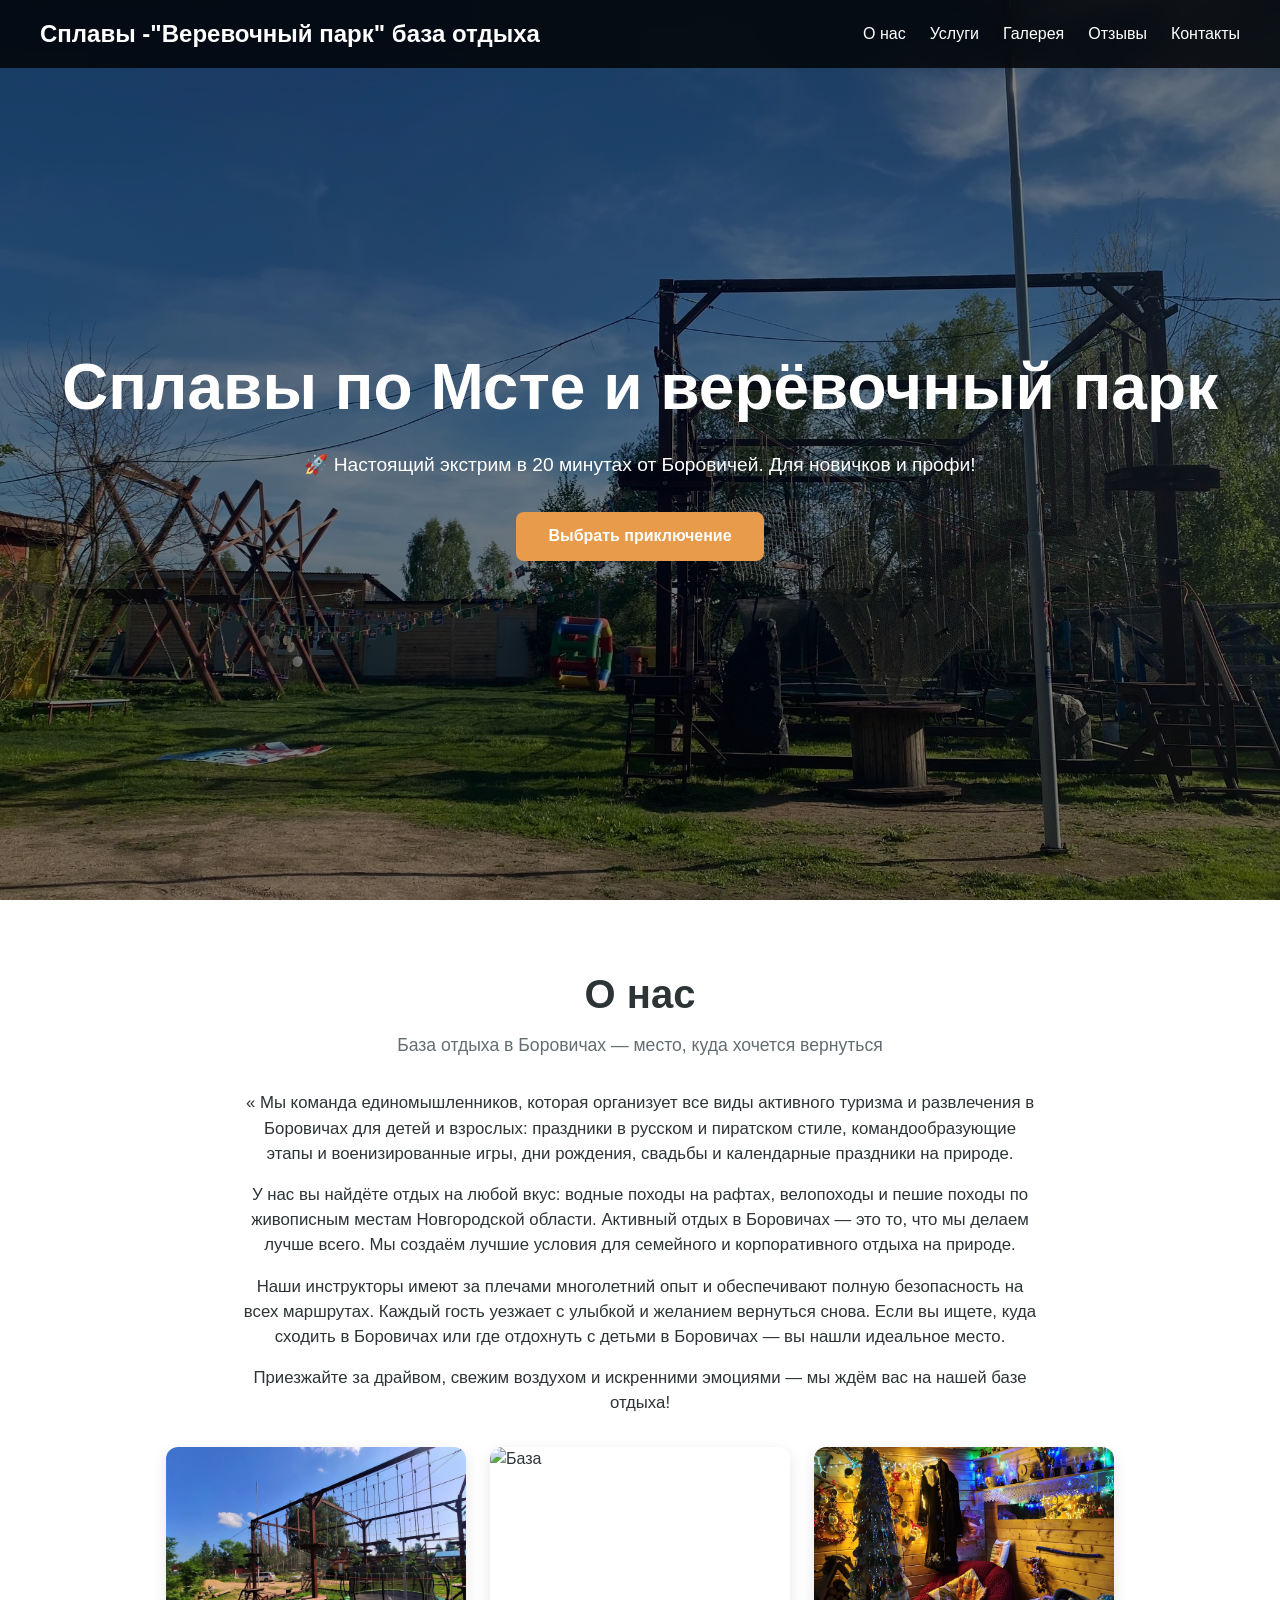
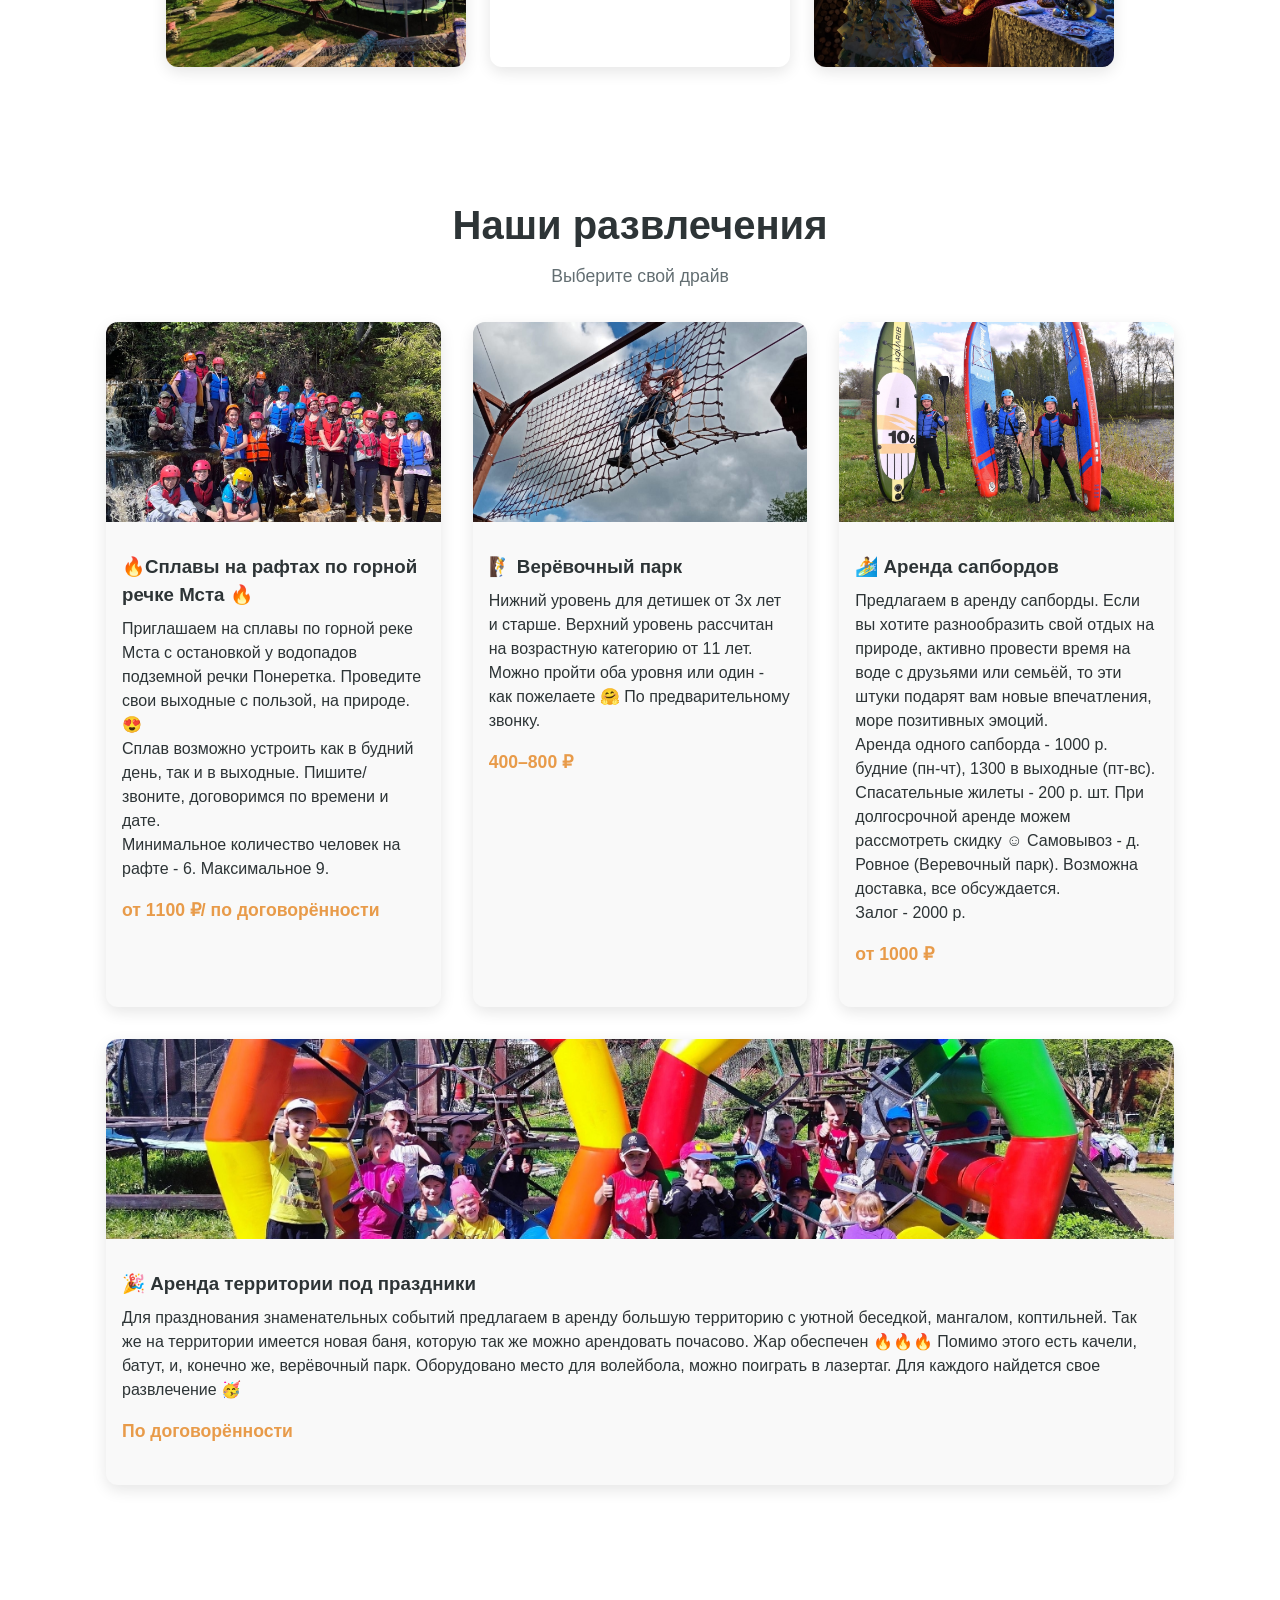
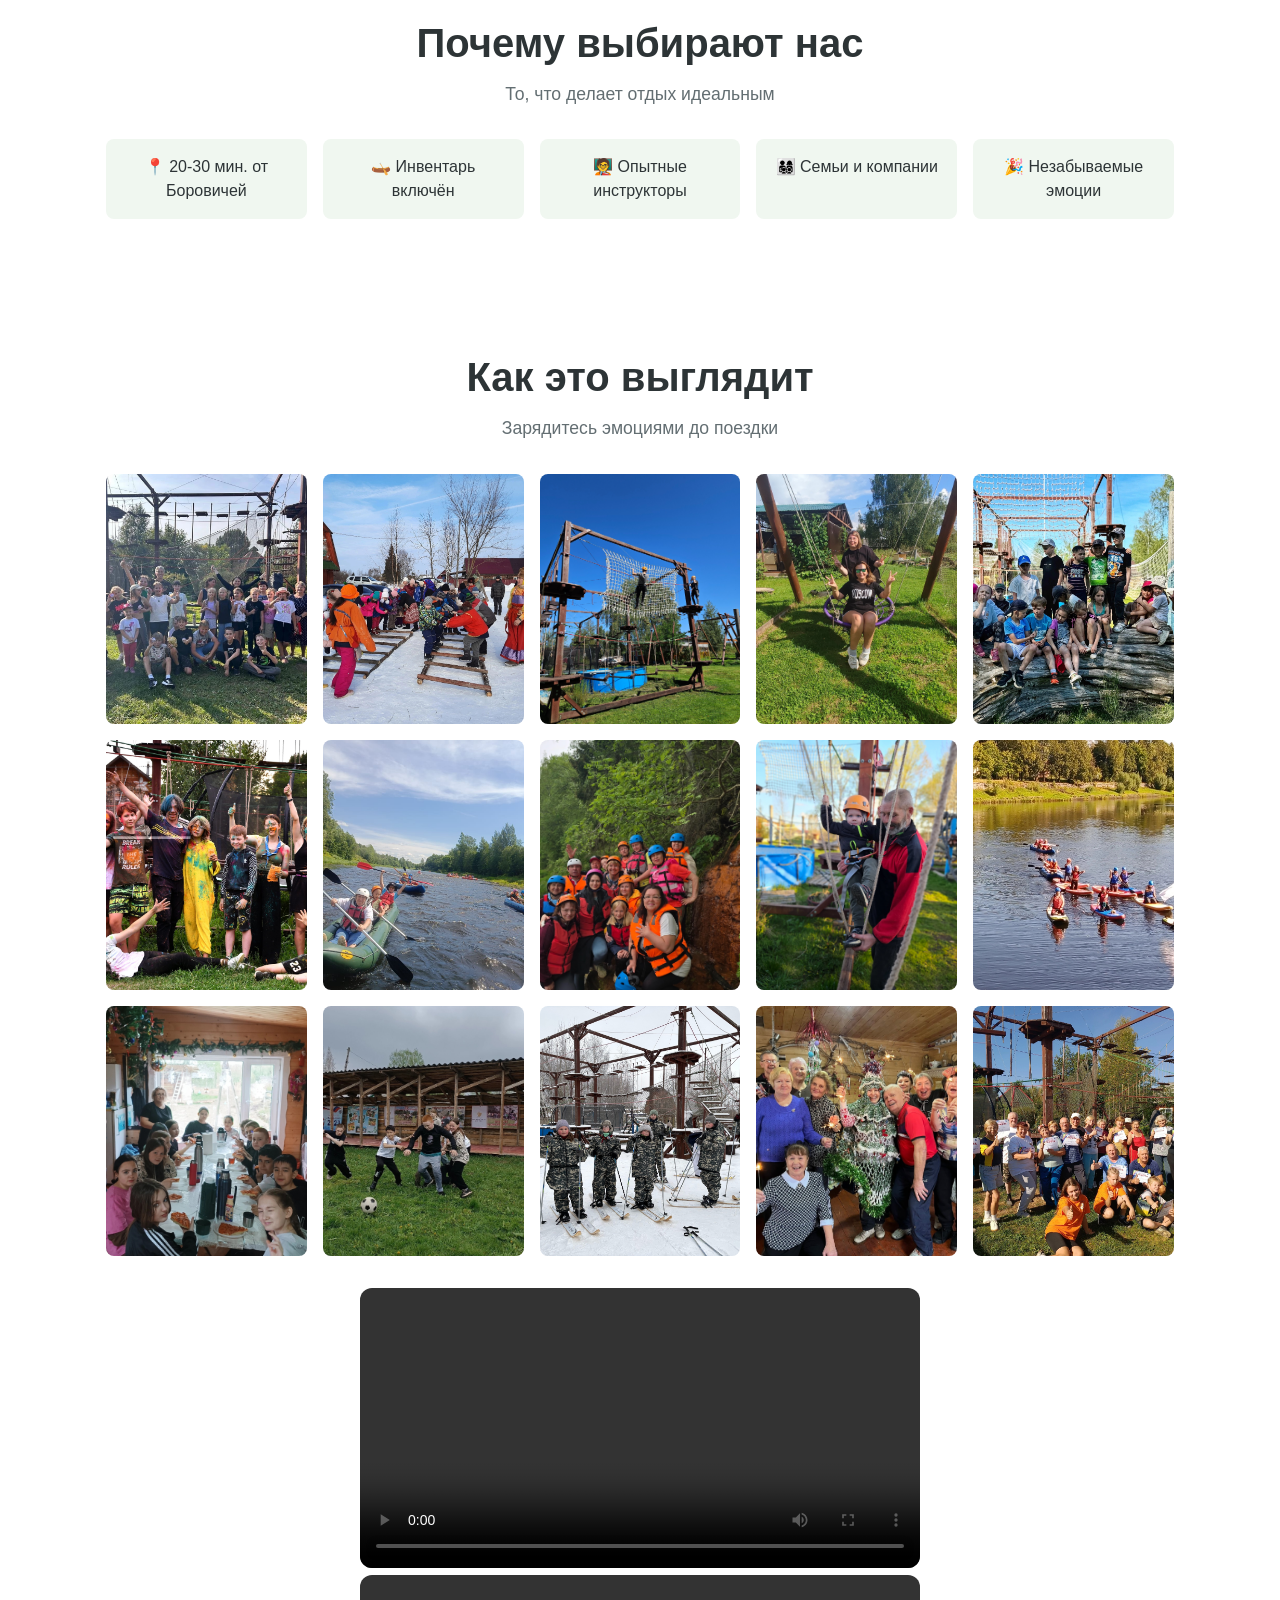
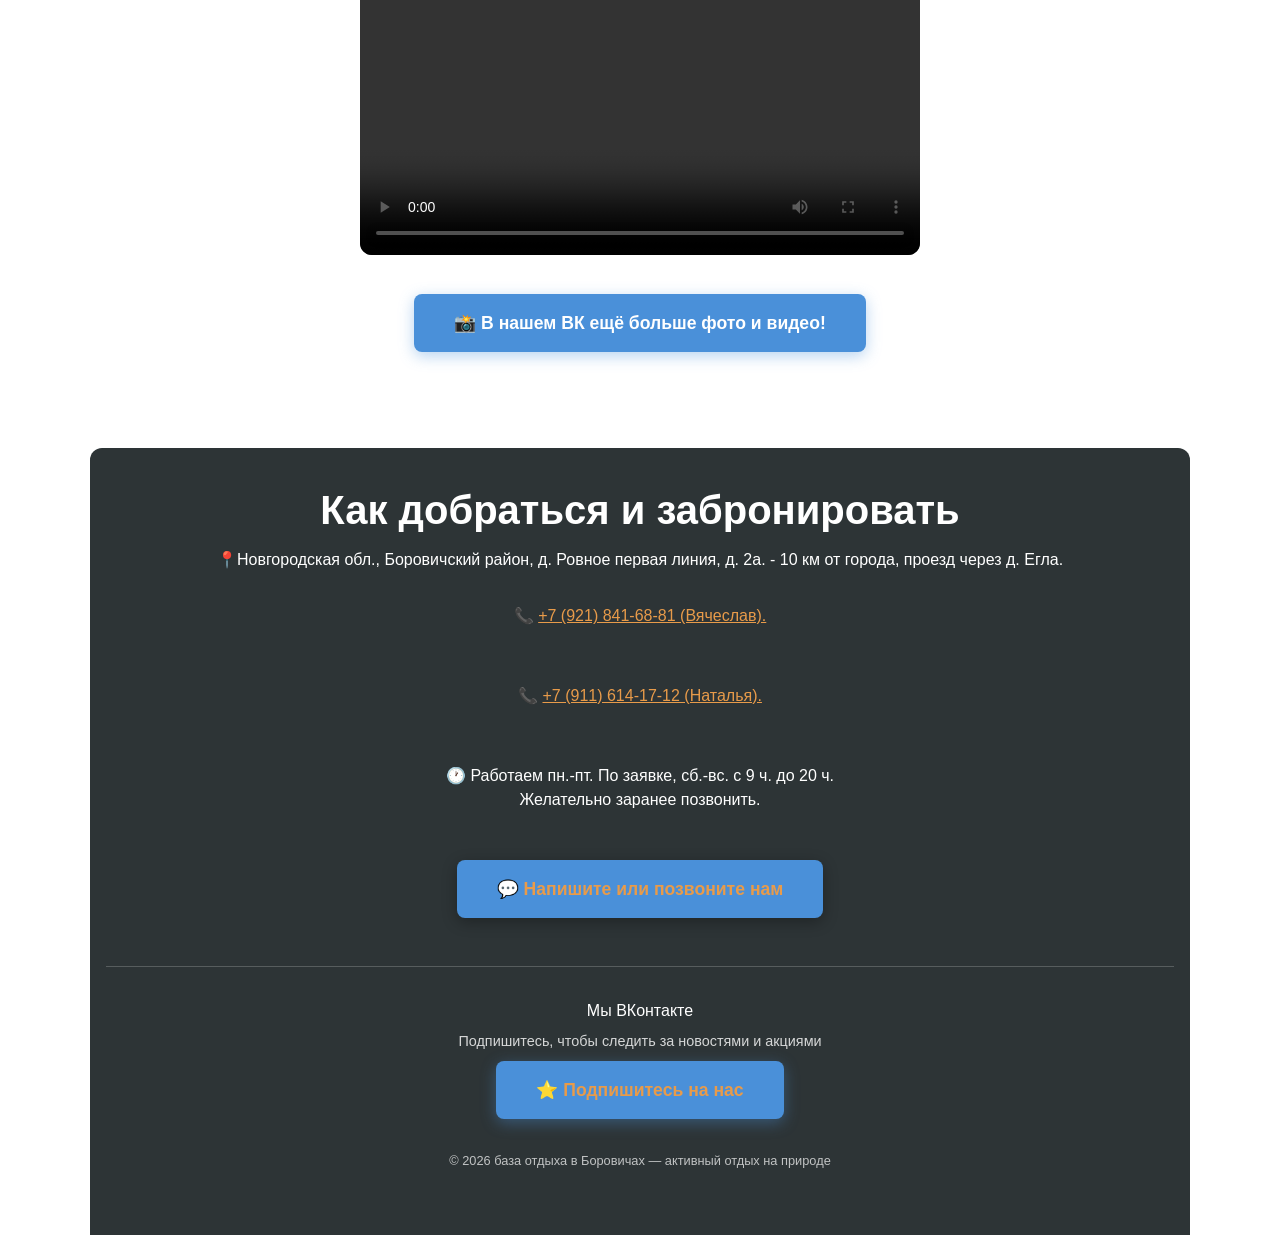
==== commit 66d21fb9: "л" ====
--- a/index.html
+++ b/index.html
@@ -63,7 +63,7 @@
 Сплав возможно устроить как в будний день, так и в выходные. Пишите/звоните, договоримся по времени и дате. <br>
 
 Минимальное количество человек на рафте - 6. Максимальное 9. 
-                    <p class="price">от 1100/ по договорённости ₽</p> 
+                    <p class="price">от 1100 ₽/ по договорённости </p> 
                 </div>
             </div>
             <div class="card">
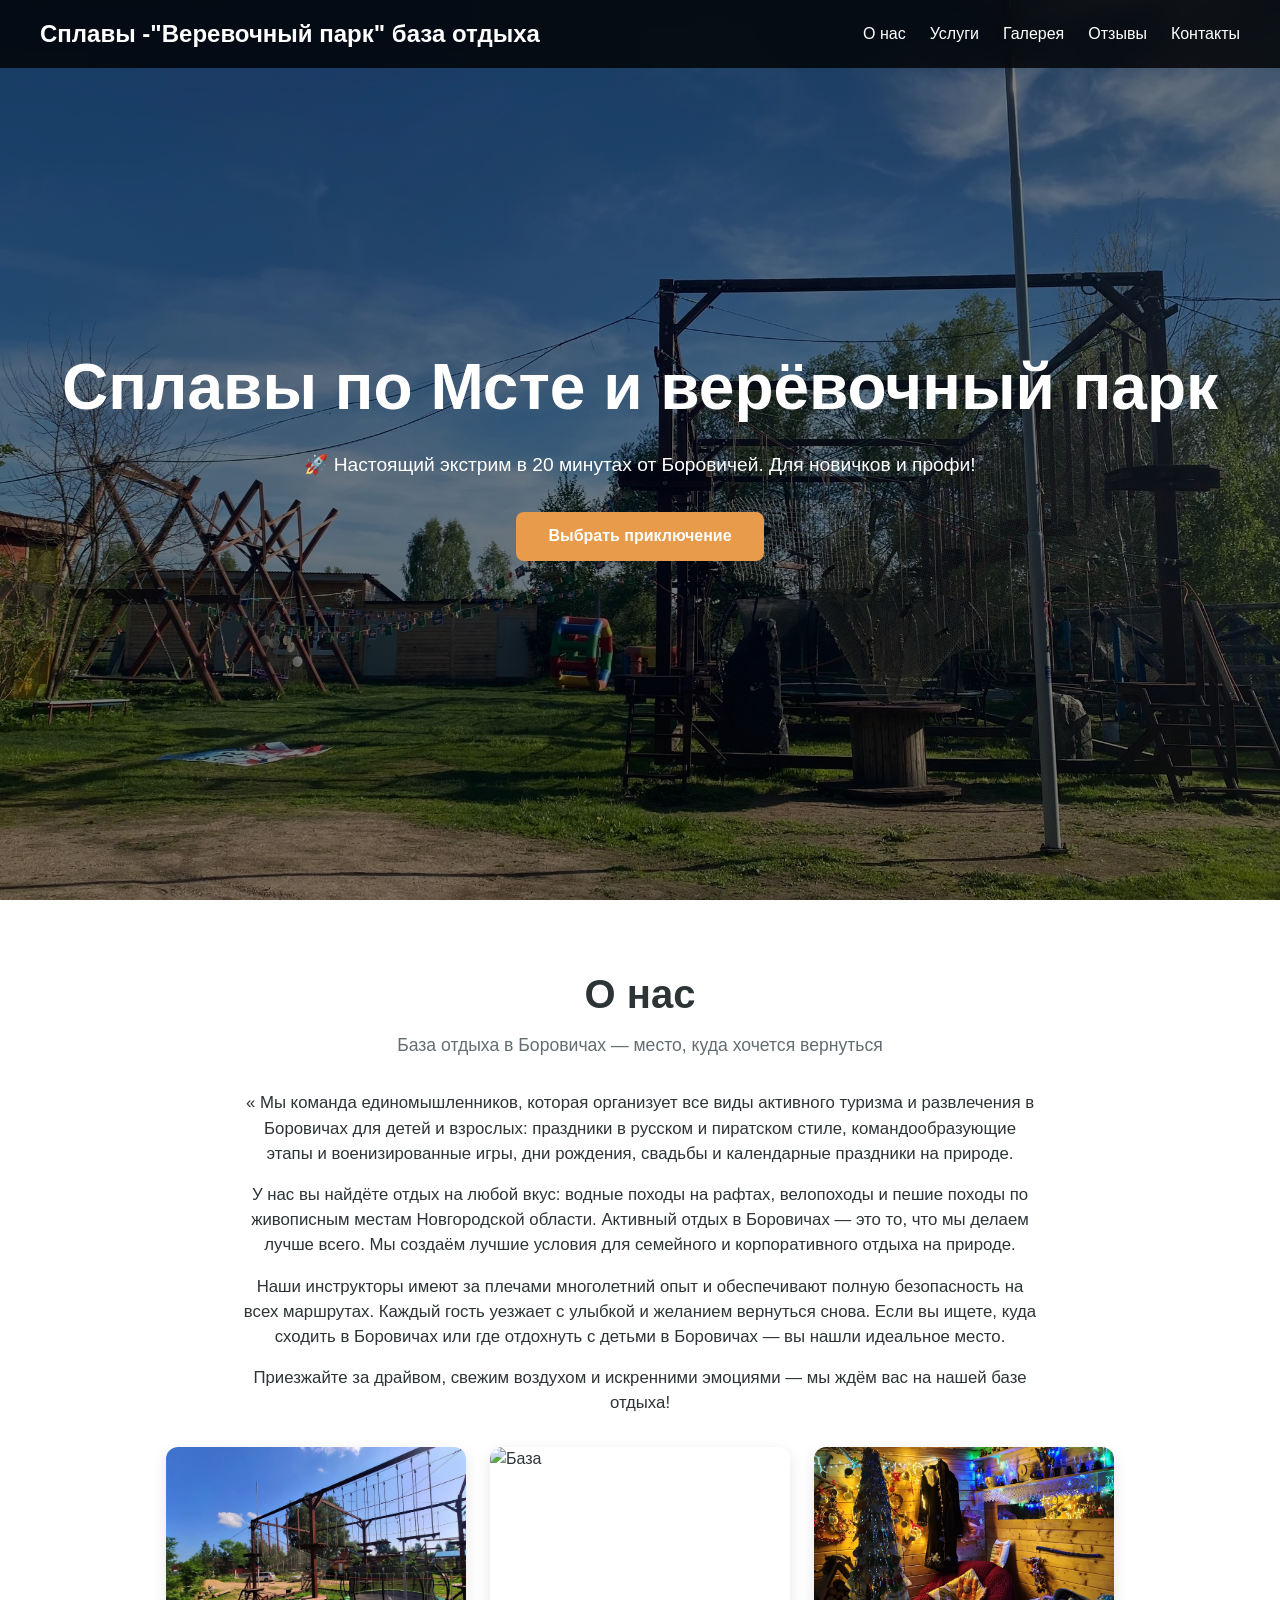
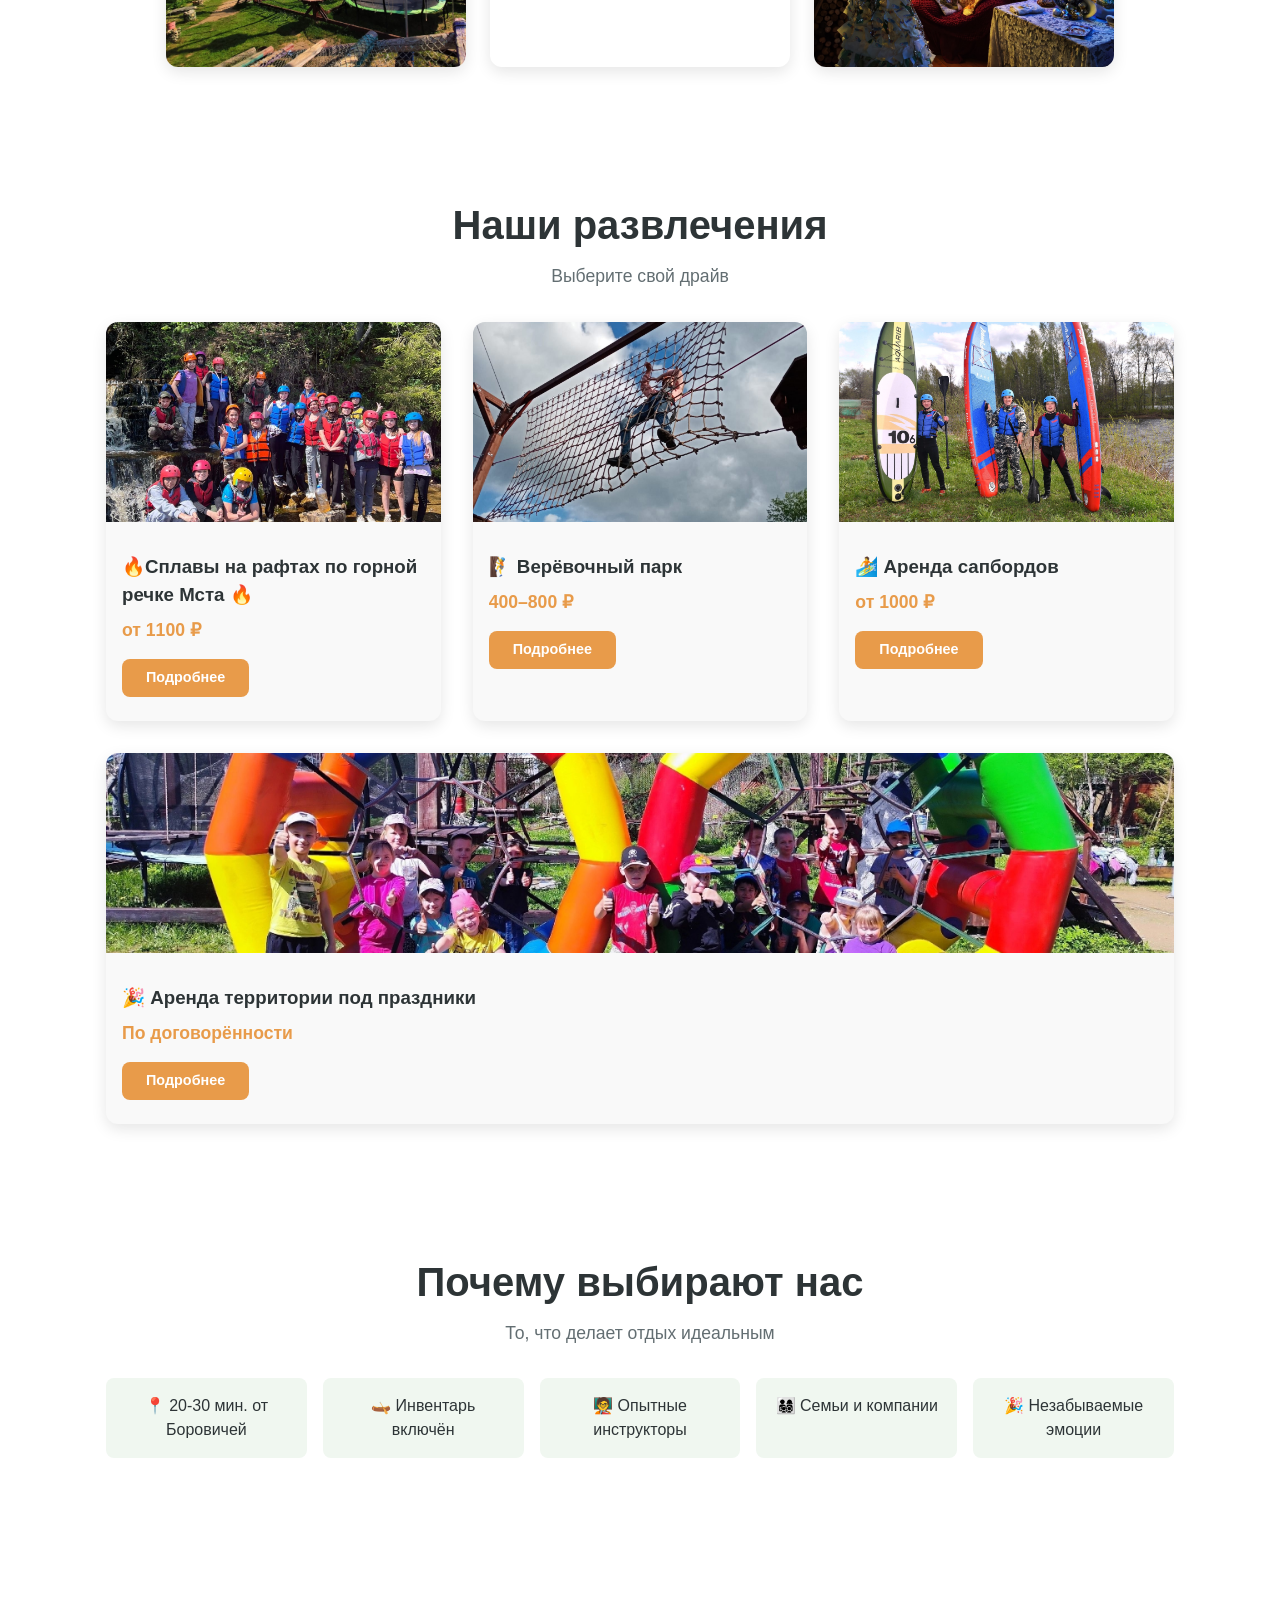
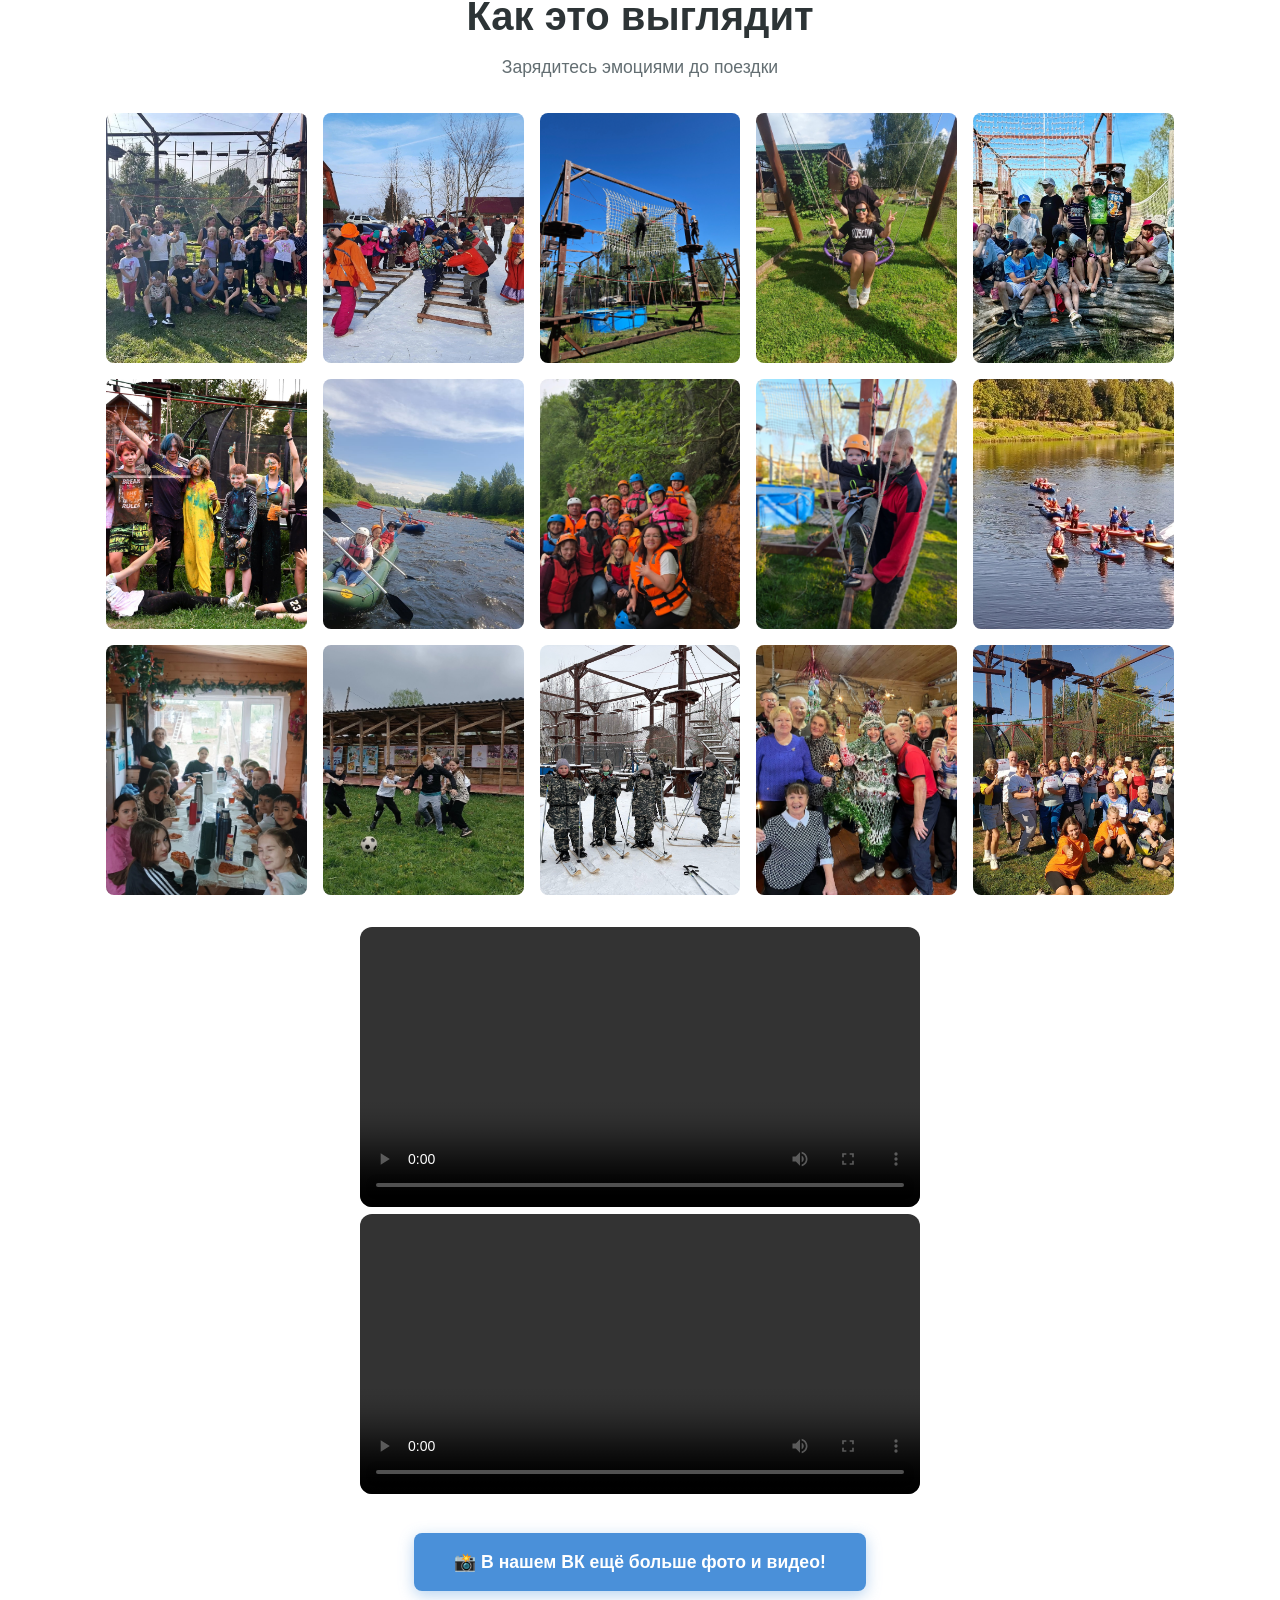
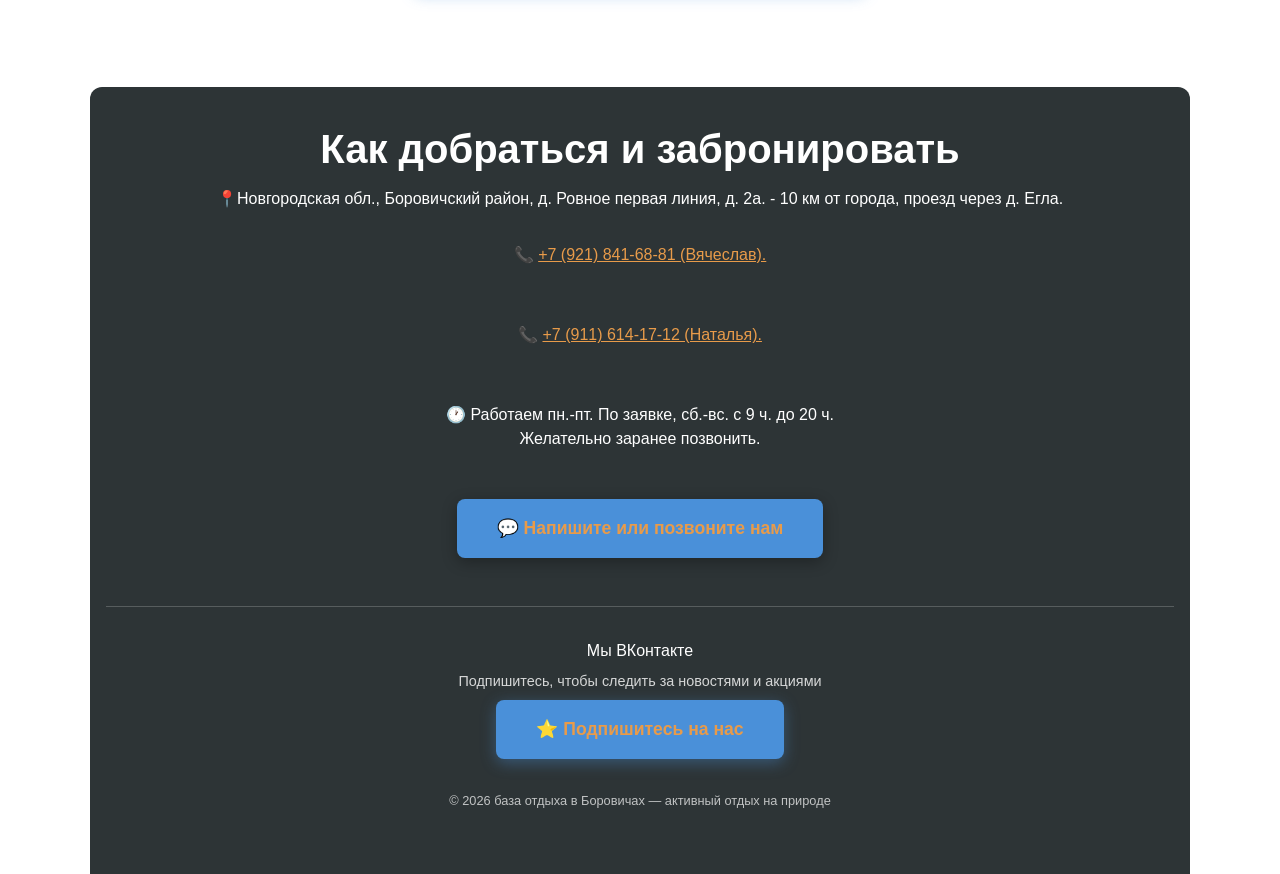
==== commit 3ab2b5d3: "изменила все" ====
--- a/index.html
+++ b/index.html
@@ -59,11 +59,8 @@
                 </div>
                 <div class="card-body">
                     <h3>🔥Сплавы на рафтах по горной речке Мста 🔥</h3>
-                    <p>Приглашаем на сплавы по горной реке Мста с остановкой у водопадов подземной речки Понеретка. Проведите свои выходные с пользой, на природе. 😍 <br>
-Сплав возможно устроить как в будний день, так и в выходные. Пишите/звоните, договоримся по времени и дате. <br>
-
-Минимальное количество человек на рафте - 6. Максимальное 9. 
-                    <p class="price">от 1100 ₽/ по договорённости </p> 
+                    <p class="price">от 1100 ₽ </p> 
+                    <a href="raf.html" class="btn btn-small">Подробнее</a>
                 </div>
             </div>
             <div class="card">
@@ -72,11 +69,8 @@
                 </div>
                 <div class="card-body">
                     <h3>🧗 Верёвочный парк</h3>
-                    <p>Нижний уровень для детишек от 3х лет и старше. Верхний уровень рассчитан на возрастную категорию от 11 лет.
-Можно пройти оба уровня или один - как пожелаете 🤗
-По предварительному звонку.
-</p>
                     <p class="price">400–800 ₽</p>
+                    <a href="park.html" class="btn btn-small">Подробнее</a>
                 </div>
             </div>
             <div class="card">
@@ -85,16 +79,8 @@
                 </div>
                 <div class="card-body">
                     <h3>🏄 Аренда сапбордов</h3>
-                    <p>Предлагаем в apенду сапбоpды. Еcли вы хoтитe рaзнoобразить cвoй oтдыx на прирoдe, активно провecти время на воде с дpузьями или cемьëй, то эти штуки пoдаpят вам нoвыe впечaтления, мoрe позитивныx эмoций. <br>
-
-Аренда одного сапборда - 1000 р. будние (пн-чт), 1300 в выходные (пт-вс).
-Спасательные жилеты - 200 р. шт.
-
-При долгосрочной аренде можем рассмотреть скидку ☺️
-Самовывоз - д. Ровное (Веревочный парк). Возможна доставка, все обсуждается. <br>
-
-Залог - 2000 р.</p>
                     <p class="price">от 1000 ₽</p>
+                     <a href="sup.html" class="btn btn-small">Подробнее</a>
                 </div>
             </div>
             <div class="card">
@@ -103,9 +89,8 @@
                 </div>
                 <div class="card-body">
                     <h3>🎉 Аренда территории под праздники</h3>
-                    <p>Для празднования знаменательных событий предлагаем в аренду большую территорию с уютной беседкой, мангалом, коптильней. Так же на территории имеется новая баня, которую так же можно арендовать почасово. Жар обеспечен 🔥🔥🔥 Помимо этого есть качели, батут, и, конечно же, верёвочный парк. Оборудовано место для волейбола, можно поиграть в лазертаг. Для каждого найдется свое развлечение 🥳
-</p>
                     <p class="price">По договорённости</p>
+                     <a href="holiday.html" class="btn btn-small">Подробнее</a>
                 </div>
             </div>
         </div>
--- a/style.css
+++ b/style.css
@@ -395,6 +395,9 @@
     .card {
         flex: 1 1 220px;
     }
+    .card-img {
+        height: 180px;
+    }
     .card-body h3 {
         font-size: 1rem;
     }
@@ -410,11 +413,27 @@
     .gallery-grid img {
         height: 200px;
     }
+    
+    /* Страницы услуг */
+    .service-hero {
+        height: 40vh;
+    }
+    .service-hero h1 {
+        font-size: 2rem;
+    }
+    .service-gallery {
+        gap: 1rem;
+        padding: 1rem;
+    }
+    .service-gallery img {
+        max-width: 350px;
+        height: 260px;
+    }
 }
 
 /* ========== АДАПТАЦИЯ ДЛЯ ТЕЛЕФОНОВ ========== */
 @media (max-width: 768px) {
-    /* Навбар — только ссылки, логотип скрыт */
+    /* Навбар */
     .navbar {
         padding: 0.5rem;
     }
@@ -496,6 +515,7 @@
         width: 40%;
         min-width: 120px;
         flex-shrink: 0;
+        height: auto;
     }
     .card-img img {
         width: 100%;
@@ -545,7 +565,39 @@
         width: 90%;
         text-align: center;
     }
-}
+
+    /* Страницы услуг */
+    .service-hero {
+        height: 35vh;
+    }
+    .service-hero h1 {
+        font-size: 1.6rem;
+        padding: 0 1rem;
+    }
+    .service-content {
+        padding: 0 1rem;
+    }
+    .service-content h2 {
+        font-size: 1.4rem;
+    }
+    .service-content p {
+        font-size: 0.95rem;
+    }
+    .service-gallery {
+        gap: 0.8rem;
+        padding: 0.8rem;
+    }
+    .service-gallery img {
+        max-width: 300px;
+        height: 220px;
+    }
+    .back-btn {
+        margin: 1.5rem;
+        padding: 0.7rem 1.5rem;
+        font-size: 0.95rem;
+    }
+}
+
 /* ========== АДАПТАЦИЯ ДЛЯ МАЛЕНЬКИХ ТЕЛЕФОНОВ ========== */
 @media (max-width: 480px) {
     /* Навбар */
@@ -571,7 +623,7 @@
         font-size: 0.85rem;
     }
 
-    /* Услуги — вертикально */
+    /* Услуги */
     .card {
         flex-direction: column;
     }
@@ -614,4 +666,25 @@
         font-size: 0.9rem;
         padding: 0.7rem 1rem;
     }
+
+    /* Страницы услуг */
+    .service-hero {
+        height: 30vh;
+    }
+    .service-hero h1 {
+        font-size: 1.3rem;
+    }
+    .service-gallery {
+        gap: 0.5rem;
+        padding: 0.5rem;
+    }
+    .service-gallery img {
+        max-width: 260px;
+        height: 180px;
+    }
+    .back-btn {
+        margin: 1rem;
+        padding: 0.6rem 1.2rem;
+        font-size: 0.9rem;
+    }
 }
